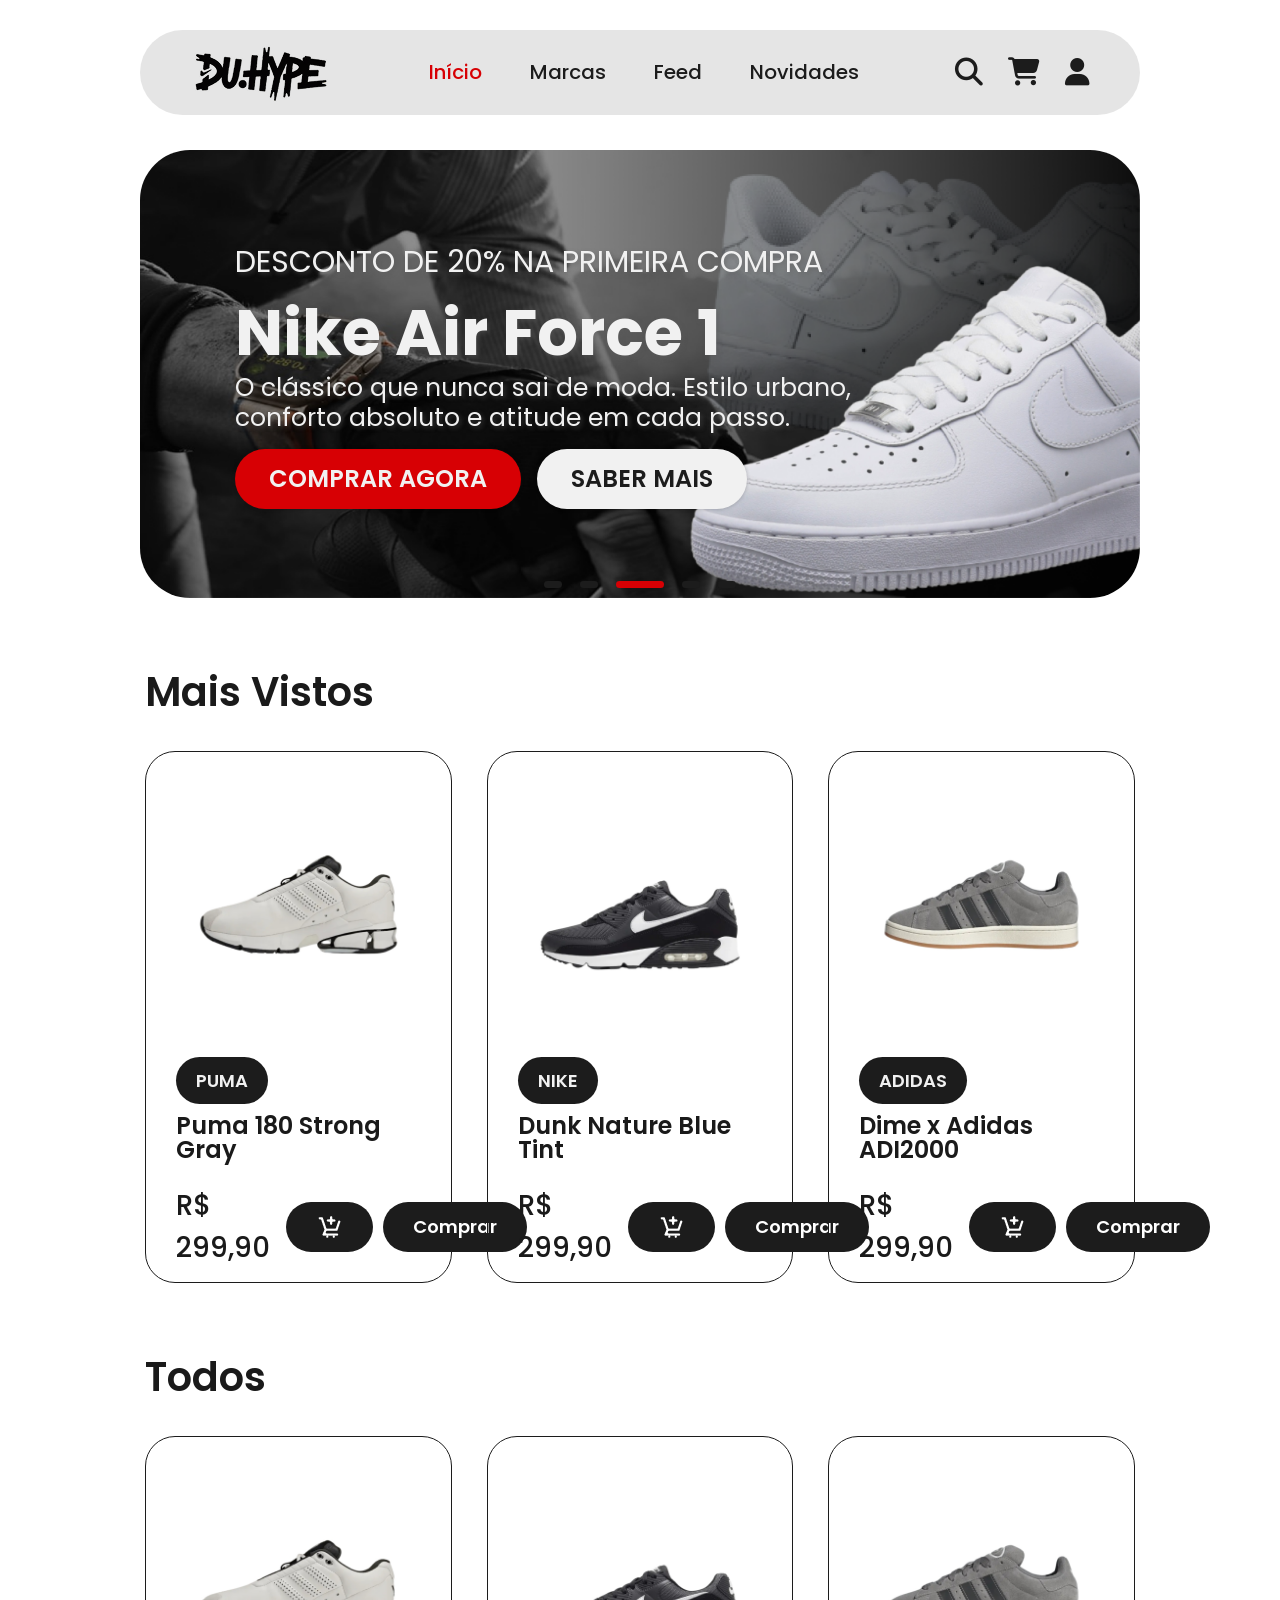
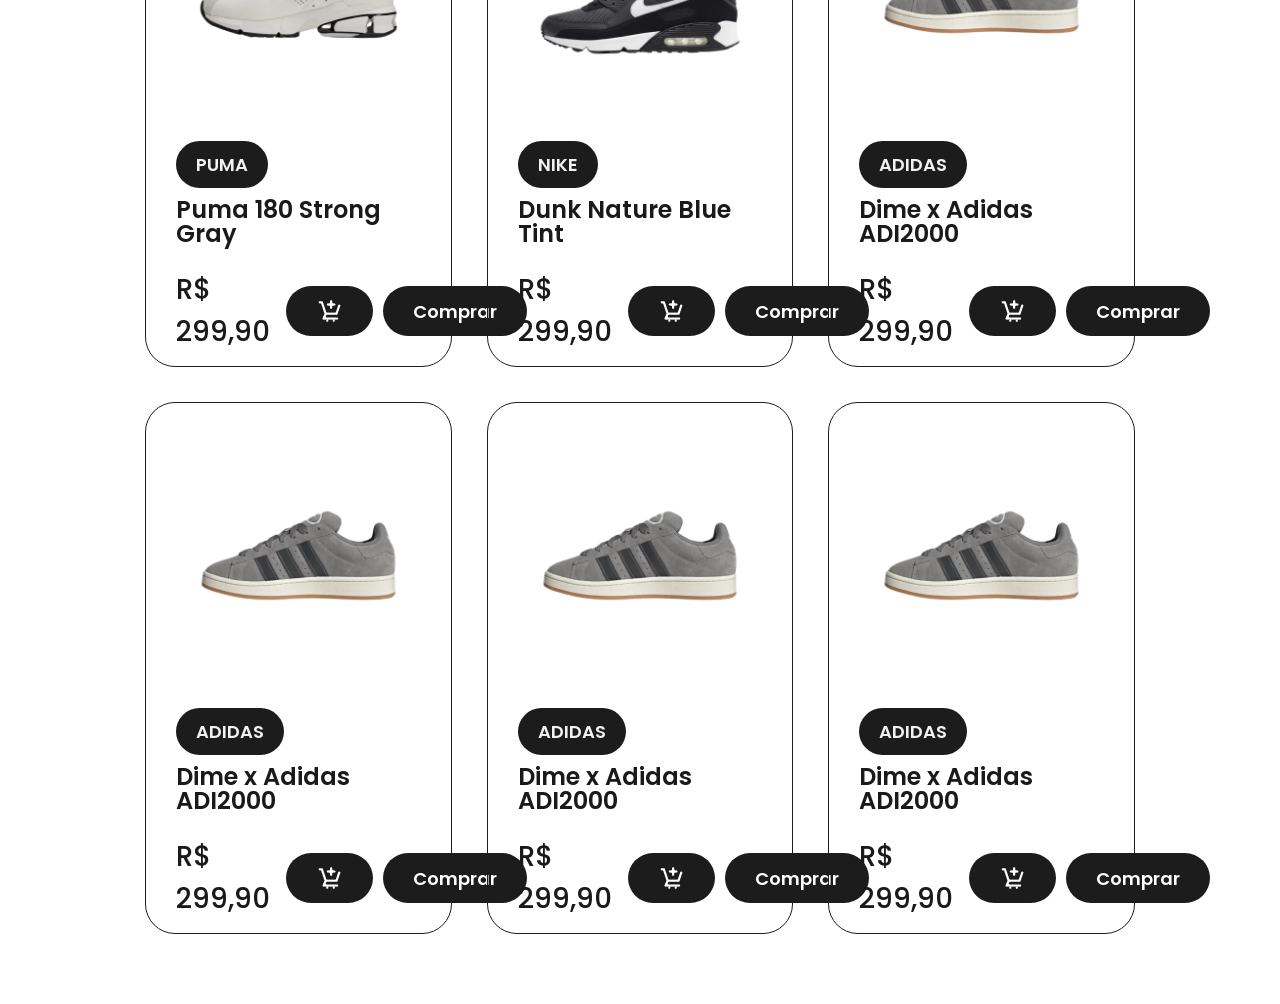
==== DU.Hype/index.html @ f7d0f723 "HomeFinalized" ====
<!DOCTYPE html>
<html lang="pt-br">

<head>
    <meta charset="UTF-8">
    <meta name="viewport" content="width=device-width, initial-scale=1.0">
    <title>DU.HYPE</title>

    <link rel="stylesheet" href="https://stackpath.bootstrapcdn.com/bootstrap/4.5.2/css/bootstrap.min.css">

    <link rel="preconnect" href="https://fonts.googleapis.com">
    <link rel="preconnect" href="https://fonts.gstatic.com" crossorigin>
    <link href="https://fonts.googleapis.com/css2?family=Poppins:wght@400;500;600;700&display=swap" rel="stylesheet">
    <link rel="stylesheet" href="https://cdnjs.cloudflare.com/ajax/libs/font-awesome/6.5.1/css/all.min.css">

    <link rel="stylesheet" href="src/assets/styles/styles.css">
</head>

<body>
    <!--Navbar - Css começa na linha 16 e termina na linha 78-->
    <header class="main-header">
        <div class="header-container">
            <a href="home.html" class="logo">
                <img src="src/assets/Images/LogoDu.Hype.png" alt="Logo DUHYPE">
            </a>
            <nav class="main-nav">
                <ul>
                    <li><a href="index.html" class="active">Início</a></li>
                    <li><a href="src/pages/marcas/index.html">Marcas</a></li>
                    <li><a href="src/pages/feed/index.html">Feed</a></li>
                    <li><a href="src/pages/novidades/index.html">Novidades</a></li>
                </ul>
            </nav>
            <div class="header-icons">
                <a href="#" aria-label="Pesquisar"><i class="fas fa-search"></i></a>
                <a href="src/pages/carrinho/index.html" aria-label="Carrinho"><i class="fas fa-shopping-cart"></i></a>
                <a href="src/pages/account/index.html" aria-label="Perfil do usuário"><i class="fas fa-user"></i></a>
            </div>
        </div>
    </header>

    <main>
        <section class="hero-section">

            <div id="heroCarousel" class="carousel slide" data-ride="carousel" data-interval="3000">
                <div class="carousel-inner">
                    <div class="carousel-item active">
                        <img class="d-block w-100" src="src/assets/Images/Carrossel AirForce.png" alt="Primeiro Slide">
                    </div>
                    <div class="carousel-item">
                        <img class="d-block w-100" src="src/assets/Images/carrossel1.png" alt="Segundo Slide">
                    </div>
                    <div class="carousel-item">
                        <img class="d-block w-100" src="src/assets/Images/carrossel3.png" alt="Terceiro Slide">
                    </div>
                </div>
            </div>

            <div class="hero-content">
                <p class="hero-subtitle">DESCONTO DE 20% NA PRIMEIRA COMPRA</p>
                <h2 class="hero-title">Nike Air Force 1</h2>
                <p class="hero-description">
                    O clássico que nunca sai de moda. Estilo urbano, conforto absoluto e atitude em cada passo.
                </p>
                <div class="hero-buttons">
                    <button class="btn btn-primary">Comprar agora</button>
                    <button class="btn btn-secondary">Saber mais</button>
                </div>
            </div>

            <div class="carousel-indicators-custom">
                <div class="indicator-dot"></div>
                <div class="indicator-dot"></div>
                <div class="indicator-dot active"></div>
                <div class="indicator-dot"></div>
                <div class="indicator-dot"></div>
            </div>
        </section>

        <section class="product-showcase">
            <h2 class="section-title">Mais Vistos</h2>
            <div class="product-grid">
                <div class="product-card">
                    <div class="product-image-container">
                        <img src="src/assets/Images/A3-0.jpg" alt="Puma 180 Strong Gray">
                    </div>
                    <p class="product-brand">PUMA</p>
                    <h3 class="product-name">Puma 180 Strong Gray</h3>
                    <div class="product-footer">
                        <span class="product-price">R$ 299,90</span>
                        <div class="product-actions">
                            <button class="cart-btn"><img src="src/assets/Images/CartCard.png" alt="Cart"></button>
                            <button class="buy-btn">Comprar</button>
                        </div>
                    </div>
                </div>
                <div class="product-card">
                    <div class="product-image-container">
                        <img src="src/assets/Images/air max 90 - 2.jpg" alt="Nike Dunk Nature Blue Tint">
                    </div>
                    <p class="product-brand">NIKE</p>
                    <h3 class="product-name">Dunk Nature Blue Tint</h3>
                    <div class="product-footer">
                        <span class="product-price">R$ 299,90</span>
                        <div class="product-actions">
                            <button class="cart-btn"><img src="src/assets/Images/CartCard.png" alt="Cart"></button>
                            <button class="buy-btn">Comprar</button>
                        </div>
                    </div>
                </div>
                <div class="product-card">
                    <div class="product-image-container">
                        <img src="src/assets/Images/campus-0.jpg" alt="Dime x Adidas ADI2000">
                    </div>
                    <p class="product-brand">ADIDAS</p>
                    <h3 class="product-name">Dime x Adidas ADI2000</h3>
                    <div class="product-footer">
                        <span class="product-price">R$ 299,90</span>
                        <div class="product-actions">
                            <button class="cart-btn"><img src="src/assets/Images/CartCard.png" alt="Cart"></button>
                            <button class="buy-btn">Comprar</button>
                        </div>
                    </div>
                </div>
            </div>
        </section>

        <section class="product-showcase">
            <h2 class="section-title">Todos</h2>
            <div class="product-grid">
                <div class="product-card">
                    <div class="product-image-container">
                        <img src="src/assets/Images/A3-0.jpg" alt="Puma 180 Strong Gray">
                    </div>
                    <p class="product-brand">PUMA</p>
                    <h3 class="product-name">Puma 180 Strong Gray</h3>
                    <div class="product-footer">
                        <span class="product-price">R$ 299,90</span>
                        <div class="product-actions">
                            <button class="cart-btn"><img src="src/assets/Images/CartCard.png" alt="Cart"></button>
                            <button class="buy-btn">Comprar</button>
                        </div>
                    </div>
                </div>
                <div class="product-card">
                    <div class="product-image-container">
                        <img src="src/assets/Images/air max 90 - 2.jpg" alt="Nike Dunk Nature Blue Tint">
                    </div>
                    <p class="product-brand">NIKE</p>
                    <h3 class="product-name">Dunk Nature Blue Tint</h3>
                    <div class="product-footer">
                        <span class="product-price">R$ 299,90</span>
                        <div class="product-actions">
                            <button class="cart-btn"><img src="src/assets/Images/CartCard.png" alt="Cart"></button>
                            <button class="buy-btn">Comprar</button>
                        </div>
                    </div>
                </div>
                <div class="product-card">
                    <div class="product-image-container">
                        <img src="src/assets/Images/campus-0.jpg" alt="Dime x Adidas ADI2000">
                    </div>
                    <p class="product-brand">ADIDAS</p>
                    <h3 class="product-name">Dime x Adidas ADI2000</h3>
                    <div class="product-footer">
                        <span class="product-price">R$ 299,90</span>
                        <div class="product-actions">
                            <button class="cart-btn"><img src="src/assets/Images/CartCard.png" alt="Cart"></button>
                            <button class="buy-btn">Comprar</button>
                        </div>
                    </div>
                </div>
                <div class="product-card">
                    <div class="product-image-container">
                        <img src="src/assets/Images/campus-0.jpg" alt="Dime x Adidas ADI2000">
                    </div>
                    <p class="product-brand">ADIDAS</p>
                    <h3 class="product-name">Dime x Adidas ADI2000</h3>
                    <div class="product-footer">
                        <span class="product-price">R$ 299,90</span>
                        <div class="product-actions">
                            <button class="cart-btn"><img src="src/assets/Images/CartCard.png" alt="Cart"></button>
                            <button class="buy-btn">Comprar</button>
                        </div>
                    </div>
                </div>
                <div class="product-card">
                    <div class="product-image-container">
                        <img src="src/assets/Images/campus-0.jpg" alt="Dime x Adidas ADI2000">
                    </div>
                    <p class="product-brand">ADIDAS</p>
                    <h3 class="product-name">Dime x Adidas ADI2000</h3>
                    <div class="product-footer">
                        <span class="product-price">R$ 299,90</span>
                        <div class="product-actions">
                            <button class="cart-btn"><img src="src/assets/Images/CartCard.png" alt="Cart"></button>
                            <button class="buy-btn">Comprar</button>
                        </div>
                    </div>
                </div>
                <div class="product-card">
                    <div class="product-image-container">
                        <img src="src/assets/Images/campus-0.jpg" alt="Dime x Adidas ADI2000">
                    </div>
                    <p class="product-brand">ADIDAS</p>
                    <h3 class="product-name">Dime x Adidas ADI2000</h3>
                    <div class="product-footer">
                        <span class="product-price">R$ 299,90</span>
                        <div class="product-actions">
                            <button class="cart-btn"><img src="src/assets/Images/CartCard.png" alt="Cart"></button>
                            <button class="buy-btn">Comprar</button>
                        </div>
                    </div>
                </div>
            </div>
        </section>
    </main>

    <script src="https://code.jquery.com/jquery-3.5.1.slim.min.js"></script>
    <script src="https://cdn.jsdelivr.net/npm/@popperjs/core@2.9.2/dist/umd/popper.min.js"></script>
    <script src="https://stackpath.bootstrapcdn.com/bootstrap/4.5.2/js/bootstrap.min.js"></script>
</body>

</html>
---- DU.Hype/src/assets/styles/styles.css ----
* {
    margin: 0;
    padding: 0;
    box-sizing: border-box;
}

body {
    font-family: 'Poppins', sans-serif;
    background-color: #ffffff;
    color: #1a1a1a;
}

/* -------------------------
   HEADER
------------------------- */
.main-header {
    position: fixed;
    top: 30px;
    left: 140px;
    right: 140px;
    max-width: 1920px;
    margin: 0 auto;
    z-index: 1000;
    height: 85px;
    padding-left: 50px;
    padding-right: 50px;
    background-color: rgba(168, 168, 168, 0.3);
    border-radius: 100px;
    backdrop-filter: blur(5px);
    -webkit-backdrop-filter: blur(5px);
}

.header-container {
    display: flex;
    justify-content: space-between;
    align-items: center;
    height: 100%;
    width: 100%;
}

.logo img {
    height: 63px;
    width: auto;
}

.main-nav ul {
    display: flex;
    gap: 48px;
    list-style: none;
    padding-top: 15px;
}

.main-nav a {
    font-size: 20px;
    font-weight: 500;
    color: #1C1C1C;
    text-decoration: none;
    transition: color 0.3s ease;
}

.main-nav a.active,
.main-nav a:hover {
    color: #D70004;
}

.header-icons {
    display: flex;
    gap: 25px;
}

.header-icons a {
    font-size: 28px;
    color: #1C1C1C;
    transition: color 0.3s ease;
}

.header-icons a:hover {
    color: #D70004;
}

/* -------------------------
   CONTEÚDO PRINCIPAL
------------------------- */
main {
    padding-top: 120px;
    /* Adiciona espaço para o header não cobrir o conteúdo inicial */
}

/* -------------------------
   SEÇÃO HERO (BANNER)
------------------------- */
.hero-section {
    margin: 30px 140px;
    border-radius: 50px;
    position: relative;
    height: 35vw;
    display: flex;
    align-items: center;
    padding: 0 95px;
    color: #F1F1F1;
    overflow: hidden;
}

.hero-section .carousel {
    position: absolute;
    top: 0;
    left: 0;
    width: 100%;
    height: 100%;
    z-index: 1;
    /* Camada de trás */
}

.hero-section .carousel-inner,
.hero-section .carousel-item {
    height: 100%;
}

.hero-section .carousel-item img {
    height: 100%;
    width: 100%;
    object-fit: cover;
}

.hero-content {
    position: relative;
    z-index: 3;
    max-width: 790px;
    text-shadow: 2px 2px 4px rgba(90, 90, 90, 0.5);
}

.hero-subtitle {
    font-size: 30px;
    font-weight: 400;
    letter-spacing: 10%;
}

.hero-title {
    font-size: 64px;
    font-weight: 700;
    line-height: 1;
    margin-top: 12px;
}

.hero-description {
    font-size: 25px;
    line-height: 30px;
    max-width: 700px;
}

.hero-buttons {
    display: flex;
    gap: 16px;
}

/* Botões gerais */
.btn {
    padding: 10px 32px;
    border-radius: 40px;
    font-weight: 600;
    font-size: 24px;
    text-transform: uppercase;
    transition: all 0.3s ease;
    border: 2px solid transparent;
    cursor: pointer;
    box-shadow: #1c1c1c1f 0px 0px 4px, #1c1c1c1f 0px 0px 4px;
}

/* Efeito ao clicar (diminuir) */
.btn:active {
    transform: scale(0.95);
    /* Efeito de pressionar */
}

/* Botão primário */
.btn-primary {
    background-color: #D70004;
    color: #f1f1f1;
}

.btn-primary:hover {
    background-color: #F1F1F1;
    color: #1C1C1C;
    border-color: transparent;
}

/* Botão secundário */
.btn-secondary {
    background-color: #F1F1F1;
    color: #1C1C1C;
}

.btn-secondary:hover {
    background-color: transparent;
    color: #f1f1f1;
    border: 2px solid #f1f1f1;
}

/* Indicadores personalizados */
.carousel-indicators-custom {
    position: absolute;
    left: 50%;
    bottom: 10px;
    transform: translateX(-50%);
    margin: 0;
    width: auto;
    display: flex;
    gap: 18px;
    align-items: center;
    z-index: 3;
    /* Camada da frente */
}

.indicator-dot {
    height: 7px;
    width: 18px;
    background-color: #1c1c1c;
    border-radius: 23px;
    transition: all 0.3s ease;
}

.indicator-dot.active {
    width: 48px;
    background-color: #D70004;
}

/* -------------------------
   SEÇÃO DE PRODUTOS
------------------------- */
.product-showcase {
    max-width: 1920px;
    margin: 70px 95px;
    padding: 0 50px;
}

.section-title {
    font-size: 40px;
    font-weight: 600;
    margin-bottom: 35px;
    text-align: left;
}

/* Grid limitado a 3 colunas; cada coluna tem no mínimo 300px */
.product-grid {
    display: grid;
    grid-template-columns: repeat(3, minmax(300px, 1fr));
    gap: 35px;
}

/* Cards ocupam 100% da célula do grid (removendo fit-content que forçava tamanhos inconsistentes) */
.product-card {
    background-color: transparent;
    border: 1px solid #1c1c1c;
    border-radius: 30px;
    padding: 30px;
    display: flex;
    flex-direction: column;
    transition: transform 0.3s ease, box-shadow 0.3s ease;
    width: 100%;
}

/* Responsivo: 2 colunas em telas médias, 1 coluna em telas pequenas */
@media (max-width: 980px) {
    .product-grid {
        grid-template-columns: repeat(2, minmax(200px, 1fr));
    }
}

@media (max-width: 560px) {
    .product-grid {
        grid-template-columns: 1fr;
    }
}

.product-card:hover {
    transform: translateY(-5px);
    box-shadow: 0 2px 5px rgba(0, 0, 0, 0.566);
}

.product-image-container {
    margin-bottom: 30px;
}

.product-image-container img {
    width: 100%;
    height: auto;
    object-fit: contain;
}

.product-brand {
    font-size: 18px;
    color: #f1f1f1;
    max-width: fit-content;
    background-color: #1C1C1C;
    padding: 10px 20px;
    font-weight: 600;
    margin-bottom: 10px;
    border-radius: 100px;
    text-transform: uppercase;
}

.product-name {
    font-size: 24px;
    font-weight: 600;
    color: #1a1a1a;
    line-height: 1;
    margin-bottom: 20px;
}

.product-price {
    font-size: 28px;
    font-weight: 500;
    margin-bottom: 0;
}

.product-actions {
    display: flex;
    gap: 10px;
    align-items: center;
    height: 50px;
}

.product-footer {
    display: flex;
    justify-content: space-between;
    align-items: center;
    gap: 16px;
    height: 50px;
    margin-top: 20px;
}

/* Ajuste para ter altura idêntica entre cart e buy */
.cart-btn,
.buy-btn {
    border: none;
    border-radius: 100px;
    font-weight: 600;
    cursor: pointer;
    display: flex;
    align-items: center;
    justify-content: center;
    height: 50px;           /* mesma altura do container/product-actions */
    padding: 0 30px;        /* padding vertical zero já que a altura é fixa */
    color: #ffffff;
    font-size: 18px;        /* mesma fonte para aparência consistente */
    box-sizing: border-box;
}

.cart-btn {
    background-color: #1C1C1C;
    max-width: fit-content;
}

.buy-btn {
    background-color: #1C1C1C;
    max-width: fit-content;
    /* removido max-height e padding vertical diferente */
}

.cart-btn:hover,
.buy-btn:hover {
    background-color: #444444;
}
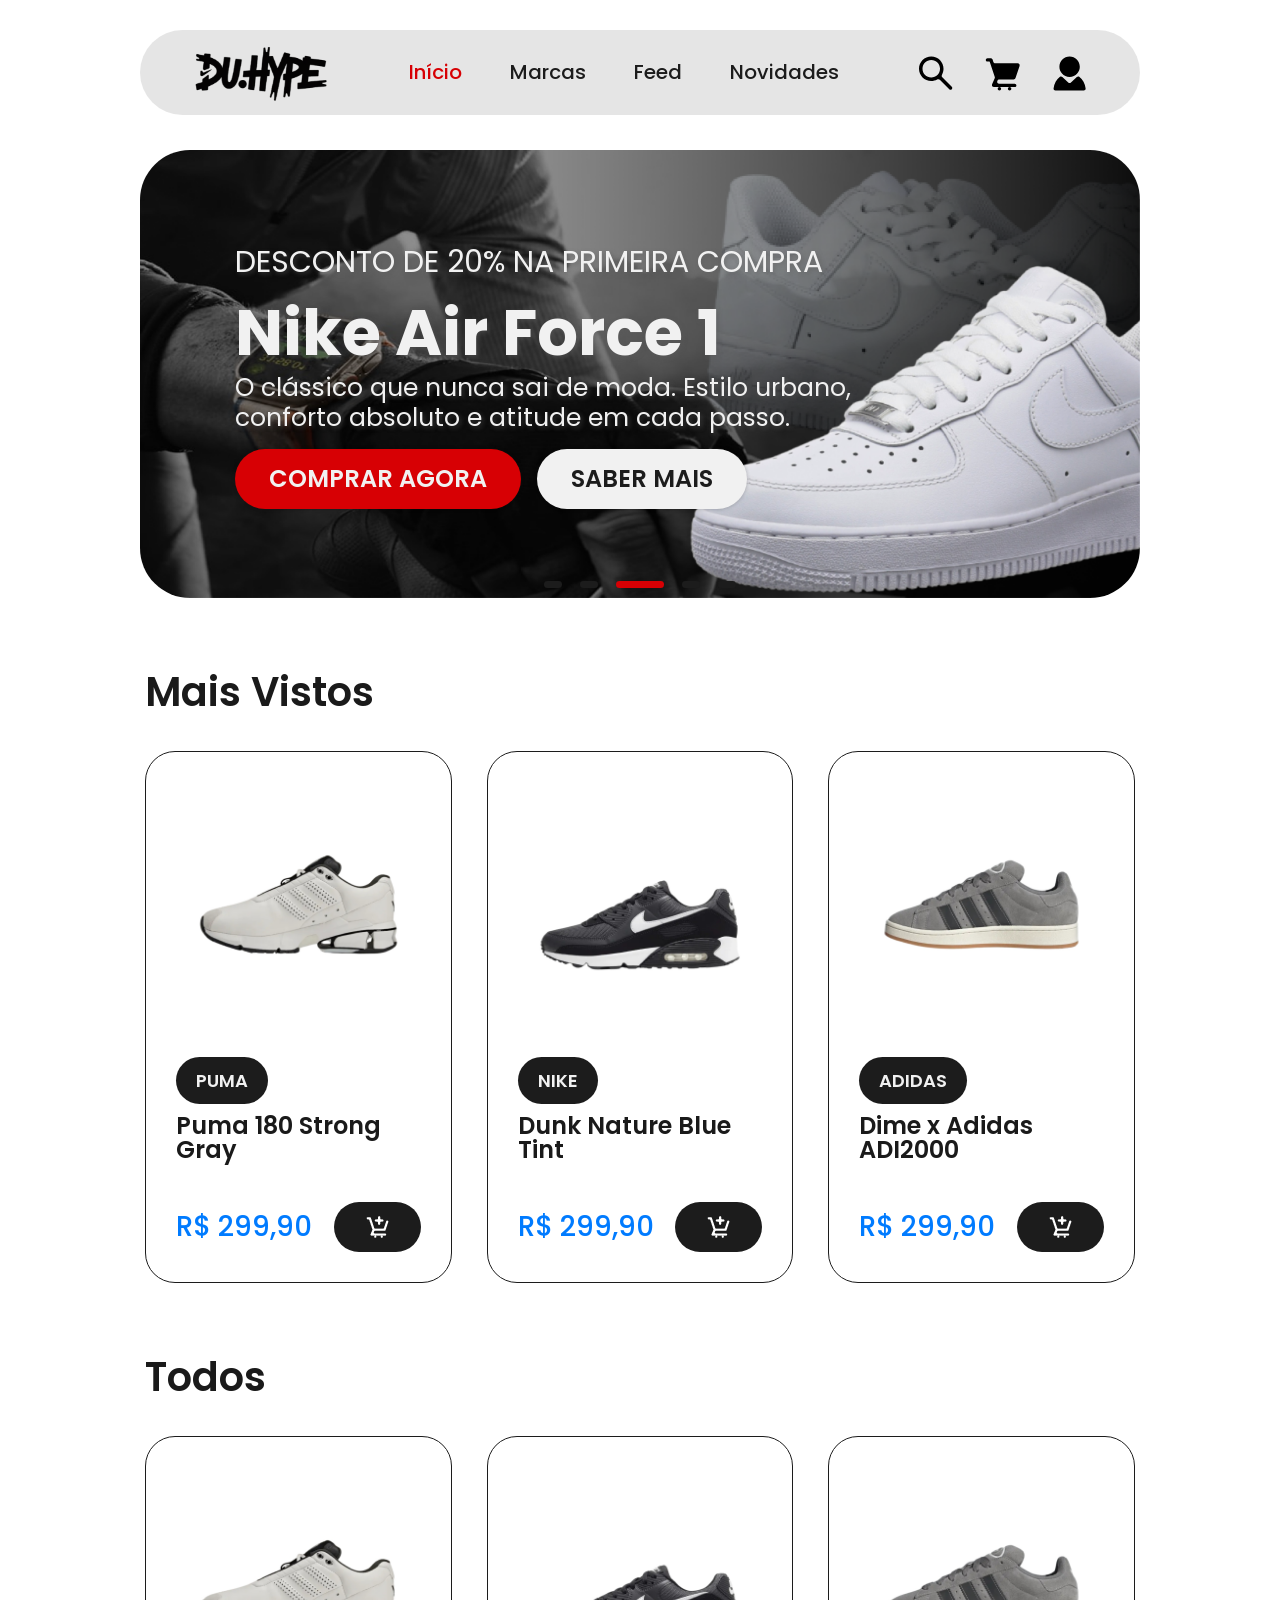
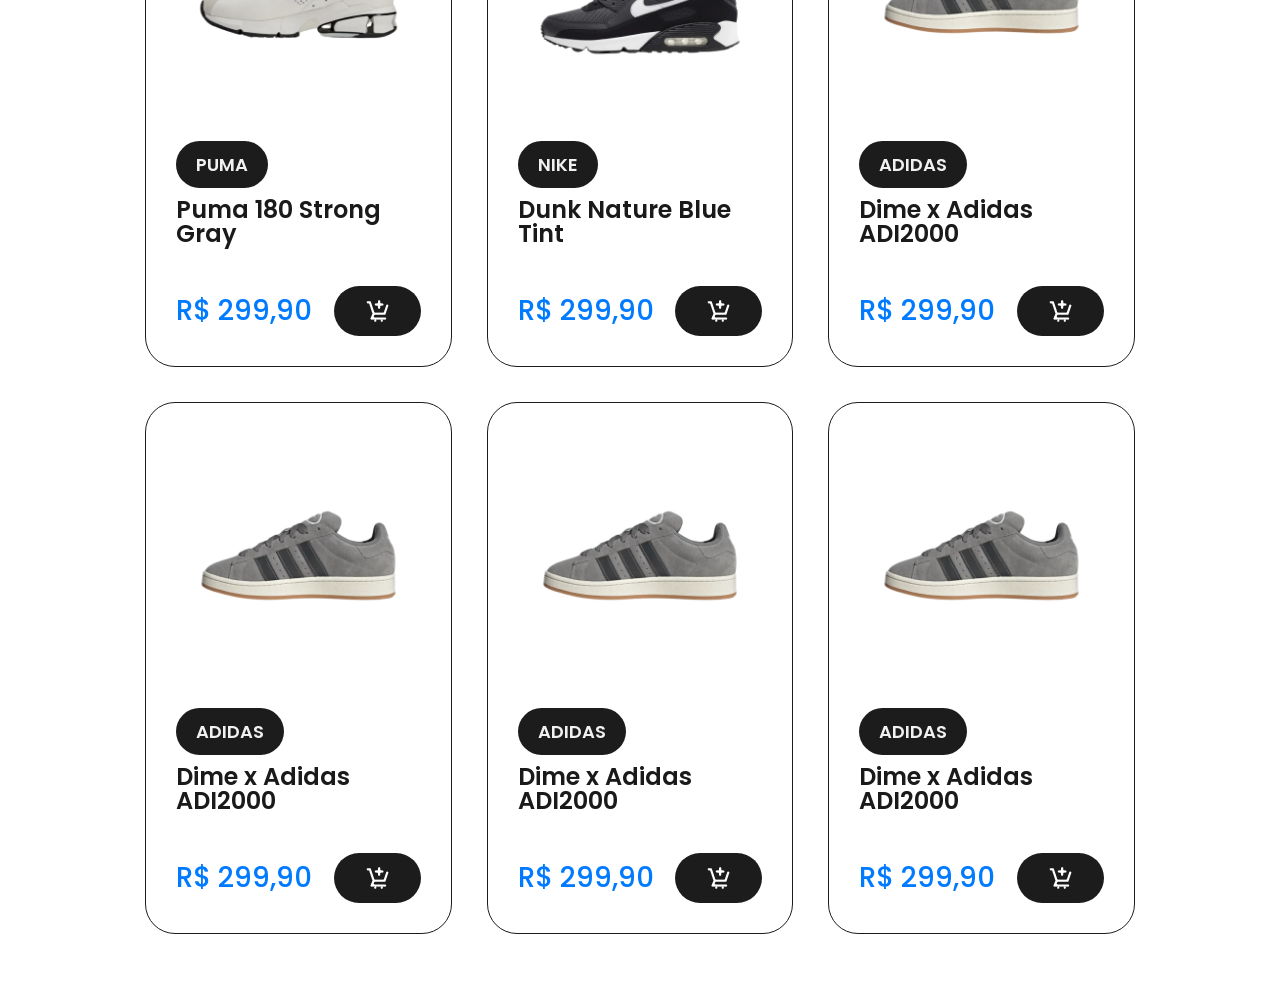
==== commit bcaef16c: "sla" ====
--- a/DU.Hype/index.html
+++ b/DU.Hype/index.html
@@ -21,7 +21,7 @@
     <header class="main-header">
         <div class="header-container">
             <a href="home.html" class="logo">
-                <img src="src/assets/Images/LogoDu.Hype.png" alt="Logo DUHYPE">
+                <img src="/DU.Hype/src/assets/Images/LogoDu.Hype.svg" alt="Logo DUHYPE">
             </a>
             <nav class="main-nav">
                 <ul>
@@ -32,9 +32,9 @@
                 </ul>
             </nav>
             <div class="header-icons">
-                <a href="#" aria-label="Pesquisar"><i class="fas fa-search"></i></a>
-                <a href="src/pages/carrinho/index.html" aria-label="Carrinho"><i class="fas fa-shopping-cart"></i></a>
-                <a href="src/pages/account/index.html" aria-label="Perfil do usuário"><i class="fas fa-user"></i></a>
+                <a href="#" aria-label="Pesquisar"><img src="/DU.Hype/src/assets/Images/Search.svg" alt=""></a>
+                <a href="src/pages/carrinho/index.html" aria-label="Carrinho"><img src="/DU.Hype/src/assets/Images/Cart.svg" alt=""></a>
+                <a href="src/pages/account/index.html" aria-label="Perfil do usuário"><img src="/DU.Hype/src/assets/Images/Account.svg" alt=""></a>
             </div>
         </div>
     </header>
@@ -80,138 +80,147 @@
         <section class="product-showcase">
             <h2 class="section-title">Mais Vistos</h2>
             <div class="product-grid">
-                <div class="product-card">
-                    <div class="product-image-container">
-                        <img src="src/assets/Images/A3-0.jpg" alt="Puma 180 Strong Gray">
-                    </div>
-                    <p class="product-brand">PUMA</p>
-                    <h3 class="product-name">Puma 180 Strong Gray</h3>
-                    <div class="product-footer">
-                        <span class="product-price">R$ 299,90</span>
-                        <div class="product-actions">
-                            <button class="cart-btn"><img src="src/assets/Images/CartCard.png" alt="Cart"></button>
-                            <button class="buy-btn">Comprar</button>
-                        </div>
-                    </div>
-                </div>
-                <div class="product-card">
-                    <div class="product-image-container">
-                        <img src="src/assets/Images/air max 90 - 2.jpg" alt="Nike Dunk Nature Blue Tint">
-                    </div>
-                    <p class="product-brand">NIKE</p>
-                    <h3 class="product-name">Dunk Nature Blue Tint</h3>
-                    <div class="product-footer">
-                        <span class="product-price">R$ 299,90</span>
-                        <div class="product-actions">
-                            <button class="cart-btn"><img src="src/assets/Images/CartCard.png" alt="Cart"></button>
-                            <button class="buy-btn">Comprar</button>
-                        </div>
-                    </div>
-                </div>
-                <div class="product-card">
-                    <div class="product-image-container">
-                        <img src="src/assets/Images/campus-0.jpg" alt="Dime x Adidas ADI2000">
-                    </div>
-                    <p class="product-brand">ADIDAS</p>
-                    <h3 class="product-name">Dime x Adidas ADI2000</h3>
-                    <div class="product-footer">
-                        <span class="product-price">R$ 299,90</span>
-                        <div class="product-actions">
-                            <button class="cart-btn"><img src="src/assets/Images/CartCard.png" alt="Cart"></button>
-                            <button class="buy-btn">Comprar</button>
-                        </div>
-                    </div>
-                </div>
+                <a href="src/pages/produto Individual/index.html" class="product-card-link">
+                    <div class="product-card">
+                        <div class="product-image-container">
+                            <img src="src/assets/Images/A3-0.jpg" alt="Puma 180 Strong Gray">
+                        </div>
+                        <p class="product-brand">PUMA</p>
+                        <h3 class="product-name">Puma 180 Strong Gray</h3>
+                        <div class="product-footer">
+                            <span class="product-price">R$ 299,90</span>
+                            <div class="product-actions">
+                                <button class="cart-btn"><img src="src/assets/Images/CartCard.png" alt="Cart"></button>
+                            </div>
+                        </div>
+                    </div>
+                </a>
+                <a href="src/pages/produto Individual/index.html" class="product-card-link">
+                    <div class="product-card">
+                        <div class="product-image-container">
+                            <img src="src/assets/Images/air max 90 - 2.jpg" alt="Nike Dunk Nature Blue Tint">
+                        </div>
+                        <p class="product-brand">NIKE</p>
+                        <h3 class="product-name">Dunk Nature Blue Tint</h3>
+                        <div class="product-footer">
+                            <span class="product-price">R$ 299,90</span>
+                            <div class="product-actions">
+                                <button class="cart-btn"><img src="src/assets/Images/CartCard.png" alt="Cart"></button>
+                            </div>
+                        </div>
+                    </div>
+                </a>
+                <a href="src/pages/produto Individual/index.html" class="product-card-link">
+                    <div class="product-card">
+                        <div class="product-image-container">
+                            <img src="src/assets/Images/campus-0.jpg" alt="Dime x Adidas ADI2000">
+                        </div>
+                        <p class="product-brand">ADIDAS</p>
+                        <h3 class="product-name">Dime x Adidas ADI2000</h3>
+                        <div class="product-footer">
+                            <span class="product-price">R$ 299,90</span>
+                            <div class="product-actions">
+                                <button class="cart-btn"><img src="src/assets/Images/CartCard.png" alt="Cart"></button>
+                            </div>
+                        </div>
+                    </div>
+                </a>
             </div>
         </section>
 
         <section class="product-showcase">
             <h2 class="section-title">Todos</h2>
             <div class="product-grid">
-                <div class="product-card">
-                    <div class="product-image-container">
-                        <img src="src/assets/Images/A3-0.jpg" alt="Puma 180 Strong Gray">
-                    </div>
-                    <p class="product-brand">PUMA</p>
-                    <h3 class="product-name">Puma 180 Strong Gray</h3>
-                    <div class="product-footer">
-                        <span class="product-price">R$ 299,90</span>
-                        <div class="product-actions">
-                            <button class="cart-btn"><img src="src/assets/Images/CartCard.png" alt="Cart"></button>
-                            <button class="buy-btn">Comprar</button>
-                        </div>
-                    </div>
-                </div>
-                <div class="product-card">
-                    <div class="product-image-container">
-                        <img src="src/assets/Images/air max 90 - 2.jpg" alt="Nike Dunk Nature Blue Tint">
-                    </div>
-                    <p class="product-brand">NIKE</p>
-                    <h3 class="product-name">Dunk Nature Blue Tint</h3>
-                    <div class="product-footer">
-                        <span class="product-price">R$ 299,90</span>
-                        <div class="product-actions">
-                            <button class="cart-btn"><img src="src/assets/Images/CartCard.png" alt="Cart"></button>
-                            <button class="buy-btn">Comprar</button>
-                        </div>
-                    </div>
-                </div>
-                <div class="product-card">
-                    <div class="product-image-container">
-                        <img src="src/assets/Images/campus-0.jpg" alt="Dime x Adidas ADI2000">
-                    </div>
-                    <p class="product-brand">ADIDAS</p>
-                    <h3 class="product-name">Dime x Adidas ADI2000</h3>
-                    <div class="product-footer">
-                        <span class="product-price">R$ 299,90</span>
-                        <div class="product-actions">
-                            <button class="cart-btn"><img src="src/assets/Images/CartCard.png" alt="Cart"></button>
-                            <button class="buy-btn">Comprar</button>
-                        </div>
-                    </div>
-                </div>
-                <div class="product-card">
-                    <div class="product-image-container">
-                        <img src="src/assets/Images/campus-0.jpg" alt="Dime x Adidas ADI2000">
-                    </div>
-                    <p class="product-brand">ADIDAS</p>
-                    <h3 class="product-name">Dime x Adidas ADI2000</h3>
-                    <div class="product-footer">
-                        <span class="product-price">R$ 299,90</span>
-                        <div class="product-actions">
-                            <button class="cart-btn"><img src="src/assets/Images/CartCard.png" alt="Cart"></button>
-                            <button class="buy-btn">Comprar</button>
-                        </div>
-                    </div>
-                </div>
-                <div class="product-card">
-                    <div class="product-image-container">
-                        <img src="src/assets/Images/campus-0.jpg" alt="Dime x Adidas ADI2000">
-                    </div>
-                    <p class="product-brand">ADIDAS</p>
-                    <h3 class="product-name">Dime x Adidas ADI2000</h3>
-                    <div class="product-footer">
-                        <span class="product-price">R$ 299,90</span>
-                        <div class="product-actions">
-                            <button class="cart-btn"><img src="src/assets/Images/CartCard.png" alt="Cart"></button>
-                            <button class="buy-btn">Comprar</button>
-                        </div>
-                    </div>
-                </div>
-                <div class="product-card">
-                    <div class="product-image-container">
-                        <img src="src/assets/Images/campus-0.jpg" alt="Dime x Adidas ADI2000">
-                    </div>
-                    <p class="product-brand">ADIDAS</p>
-                    <h3 class="product-name">Dime x Adidas ADI2000</h3>
-                    <div class="product-footer">
-                        <span class="product-price">R$ 299,90</span>
-                        <div class="product-actions">
-                            <button class="cart-btn"><img src="src/assets/Images/CartCard.png" alt="Cart"></button>
-                            <button class="buy-btn">Comprar</button>
-                        </div>
-                    </div>
-                </div>
+                <a href="src/pages/produto Individual/index.html" class="product-card-link">
+                    <div class="product-card">
+                        <div class="product-image-container">
+                            <img src="src/assets/Images/A3-0.jpg" alt="Puma 180 Strong Gray">
+                        </div>
+                        <p class="product-brand">PUMA</p>
+                        <h3 class="product-name">Puma 180 Strong Gray</h3>
+                        <div class="product-footer">
+                            <span class="product-price">R$ 299,90</span>
+                            <div class="product-actions">
+                                <button class="cart-btn"><img src="src/assets/Images/CartCard.png" alt="Cart"></button>
+                            </div>
+                        </div>
+                    </div>
+                </a>
+                <a href="src/pages/produto Individual/index.html" class="product-card-link">
+                    <div class="product-card">
+                        <div class="product-image-container">
+                            <img src="src/assets/Images/air max 90 - 2.jpg" alt="Nike Dunk Nature Blue Tint">
+                        </div>
+                        <p class="product-brand">NIKE</p>
+                        <h3 class="product-name">Dunk Nature Blue Tint</h3>
+                        <div class="product-footer">
+                            <span class="product-price">R$ 299,90</span>
+                            <div class="product-actions">
+                                <button class="cart-btn"><img src="src/assets/Images/CartCard.png" alt="Cart"></button>
+                            </div>
+                        </div>
+                    </div>
+                </a>
+                <a href="src/pages/produto Individual/index.html" class="product-card-link">
+                    <div class="product-card">
+                        <div class="product-image-container">
+                            <img src="src/assets/Images/campus-0.jpg" alt="Dime x Adidas ADI2000">
+                        </div>
+                        <p class="product-brand">ADIDAS</p>
+                        <h3 class="product-name">Dime x Adidas ADI2000</h3>
+                        <div class="product-footer">
+                            <span class="product-price">R$ 299,90</span>
+                            <div class="product-actions">
+                                <button class="cart-btn"><img src="src/assets/Images/CartCard.png" alt="Cart"></button>
+                            </div>
+                        </div>
+                    </div>
+                </a>
+                <a href="src/pages/produto Individual/index.html" class="product-card-link">
+                    <div class="product-card">
+                        <div class="product-image-container">
+                            <img src="src/assets/Images/campus-0.jpg" alt="Dime x Adidas ADI2000">
+                        </div>
+                        <p class="product-brand">ADIDAS</p>
+                        <h3 class="product-name">Dime x Adidas ADI2000</h3>
+                        <div class="product-footer">
+                            <span class="product-price">R$ 299,90</span>
+                            <div class="product-actions">
+                                <button class="cart-btn"><img src="src/assets/Images/CartCard.png" alt="Cart"></button>
+                            </div>
+                        </div>
+                    </div>
+                </a>
+                <a href="src/pages/produto Individual/index.html" class="product-card-link">
+                    <div class="product-card">
+                        <div class="product-image-container">
+                            <img src="src/assets/Images/campus-0.jpg" alt="Dime x Adidas ADI2000">
+                        </div>
+                        <p class="product-brand">ADIDAS</p>
+                        <h3 class="product-name">Dime x Adidas ADI2000</h3>
+                        <div class="product-footer">
+                            <span class="product-price">R$ 299,90</span>
+                            <div class="product-actions">
+                                <button class="cart-btn"><img src="src/assets/Images/CartCard.png" alt="Cart"></button>
+                            </div>
+                        </div>
+                    </div>
+                </a>
+                <a href="src/pages/produto Individual/index.html" class="product-card-link">
+                    <div class="product-card">
+                        <div class="product-image-container">
+                            <img src="src/assets/Images/campus-0.jpg" alt="Dime x Adidas ADI2000">
+                        </div>
+                        <p class="product-brand">ADIDAS</p>
+                        <h3 class="product-name">Dime x Adidas ADI2000</h3>
+                        <div class="product-footer">
+                            <span class="product-price">R$ 299,90</span>
+                            <div class="product-actions">
+                                <button class="cart-btn"><img src="src/assets/Images/CartCard.png" alt="Cart"></button>
+                            </div>
+                        </div>
+                    </div>
+                </a>
             </div>
         </section>
     </main>
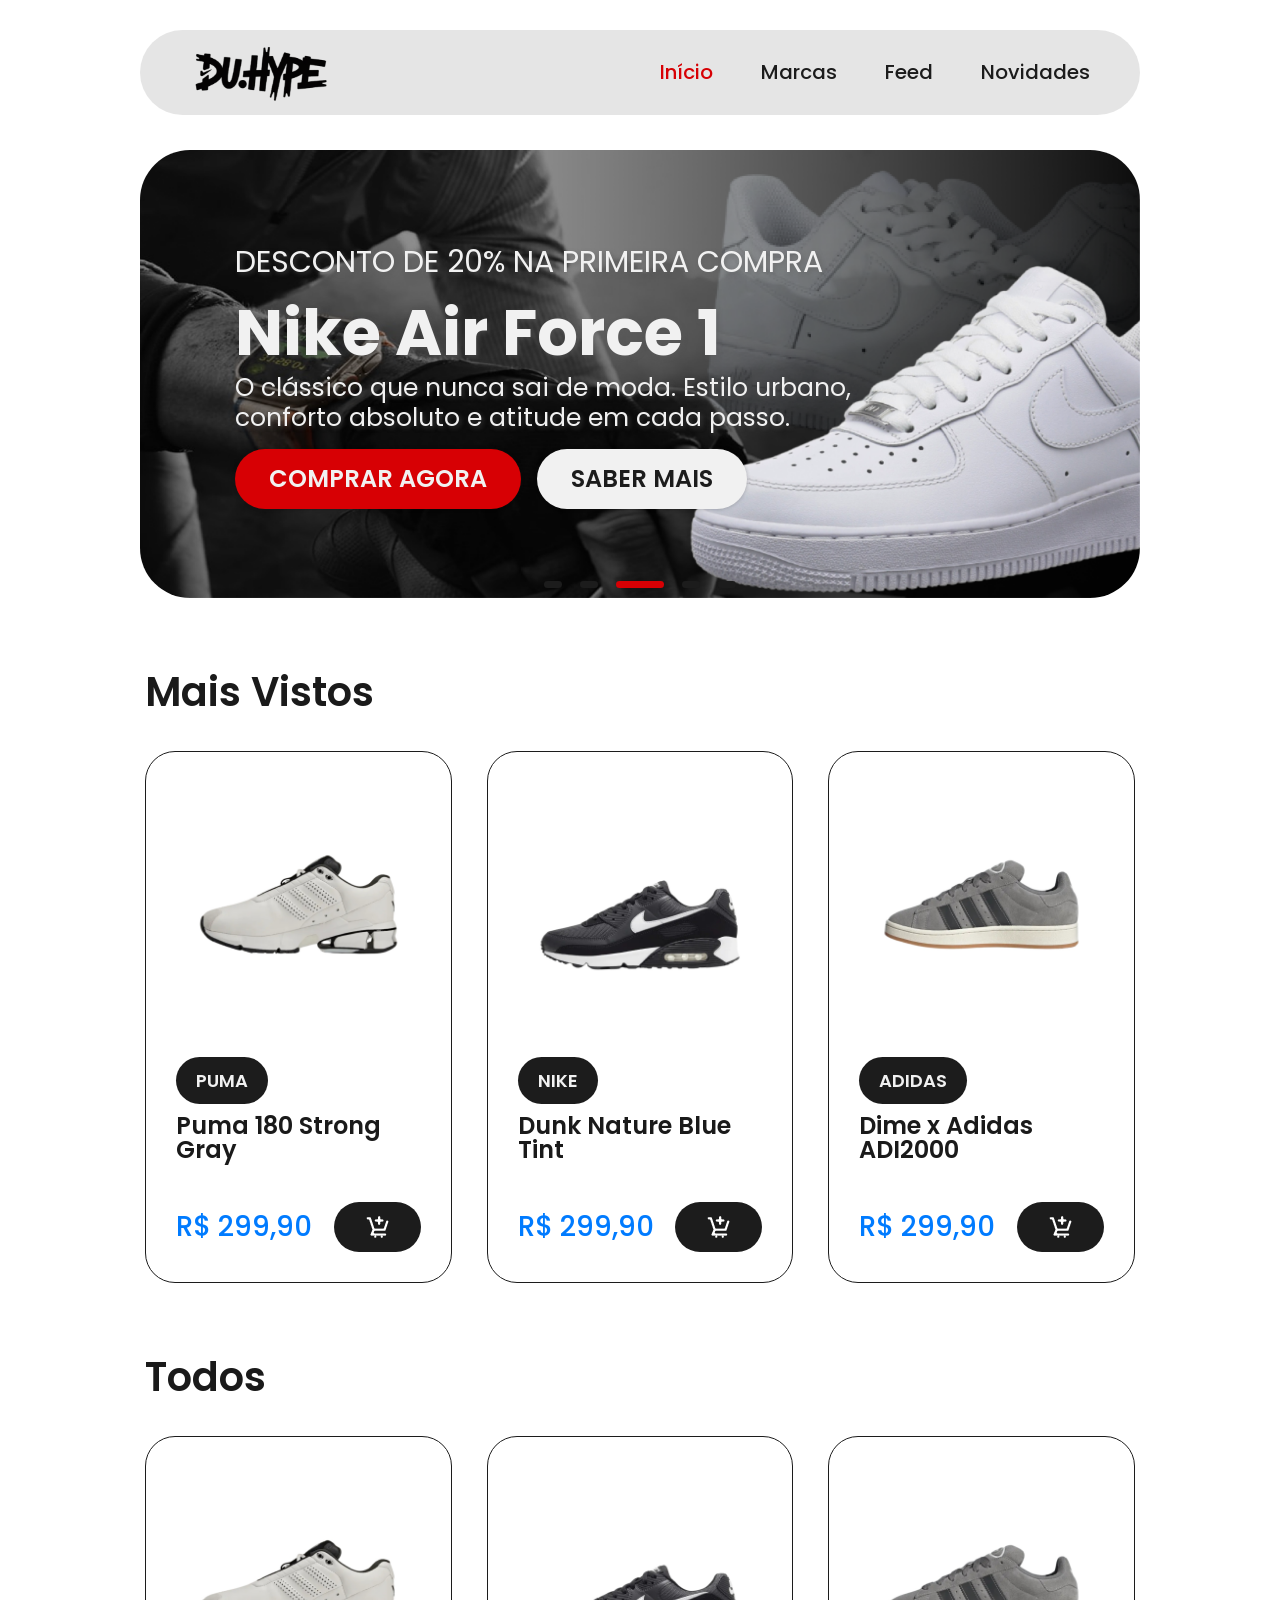
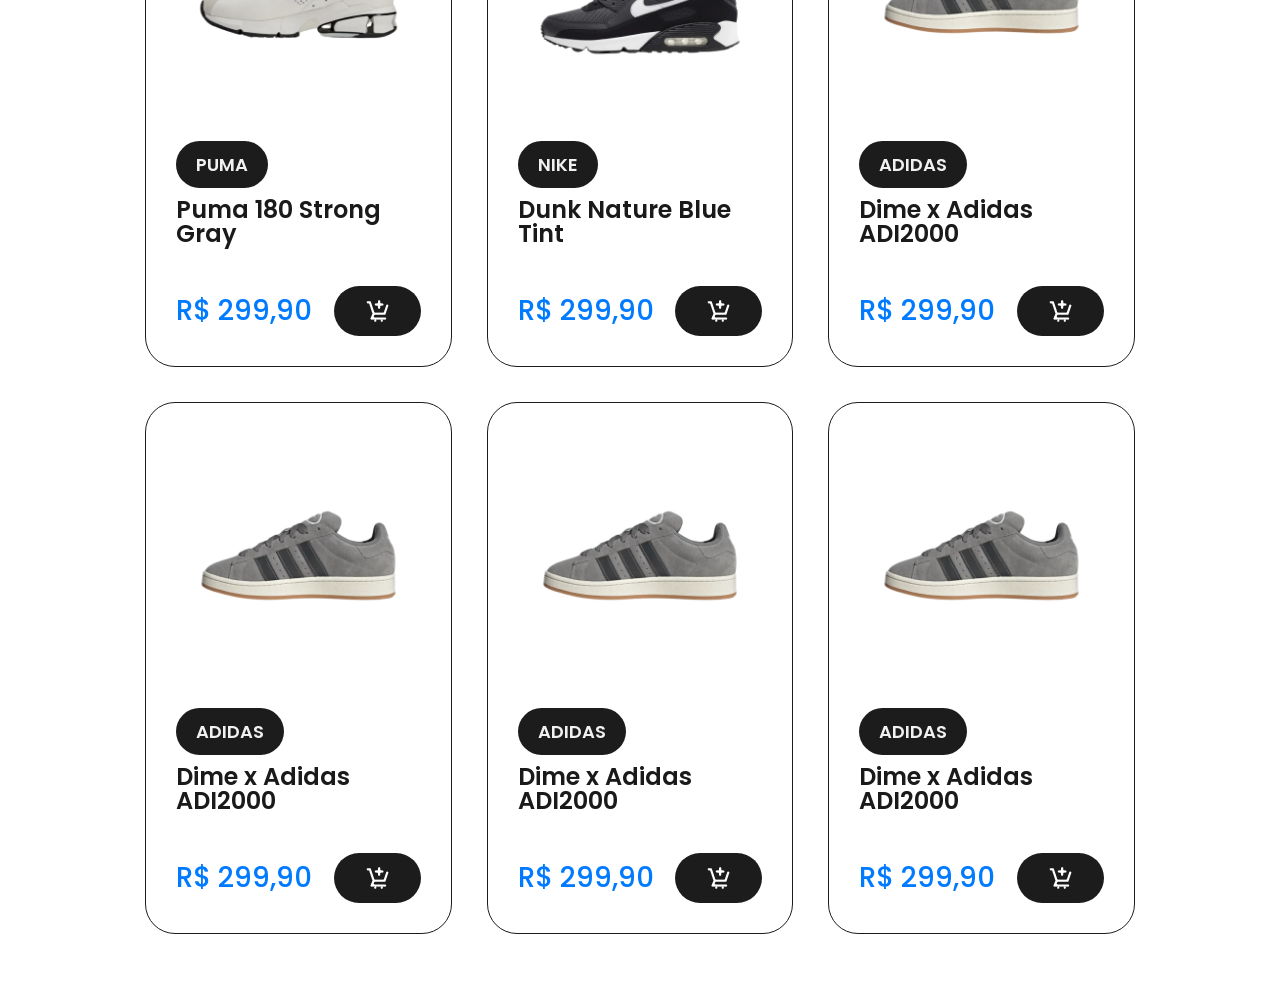
==== commit 6b34e743: "feat: Conclui a pagina de login com layout, curva e formulario" ====
--- a/DU.Hype/index.html
+++ b/DU.Hype/index.html
@@ -20,7 +20,7 @@
     <!--Navbar - Css começa na linha 16 e termina na linha 78-->
     <header class="main-header">
         <div class="header-container">
-            <a href="home.html" class="logo">
+            <a href="index.html" class="logo">
                 <img src="/DU.Hype/src/assets/Images/LogoDu.Hype.svg" alt="Logo DUHYPE">
             </a>
             <nav class="main-nav">
@@ -31,11 +31,7 @@
                     <li><a href="src/pages/novidades/index.html">Novidades</a></li>
                 </ul>
             </nav>
-            <div class="header-icons">
-                <a href="#" aria-label="Pesquisar"><img src="/DU.Hype/src/assets/Images/Search.svg" alt=""></a>
-                <a href="src/pages/carrinho/index.html" aria-label="Carrinho"><img src="/DU.Hype/src/assets/Images/Cart.svg" alt=""></a>
-                <a href="src/pages/account/index.html" aria-label="Perfil do usuário"><img src="/DU.Hype/src/assets/Images/Account.svg" alt=""></a>
-            </div>
+            
         </div>
     </header>
 
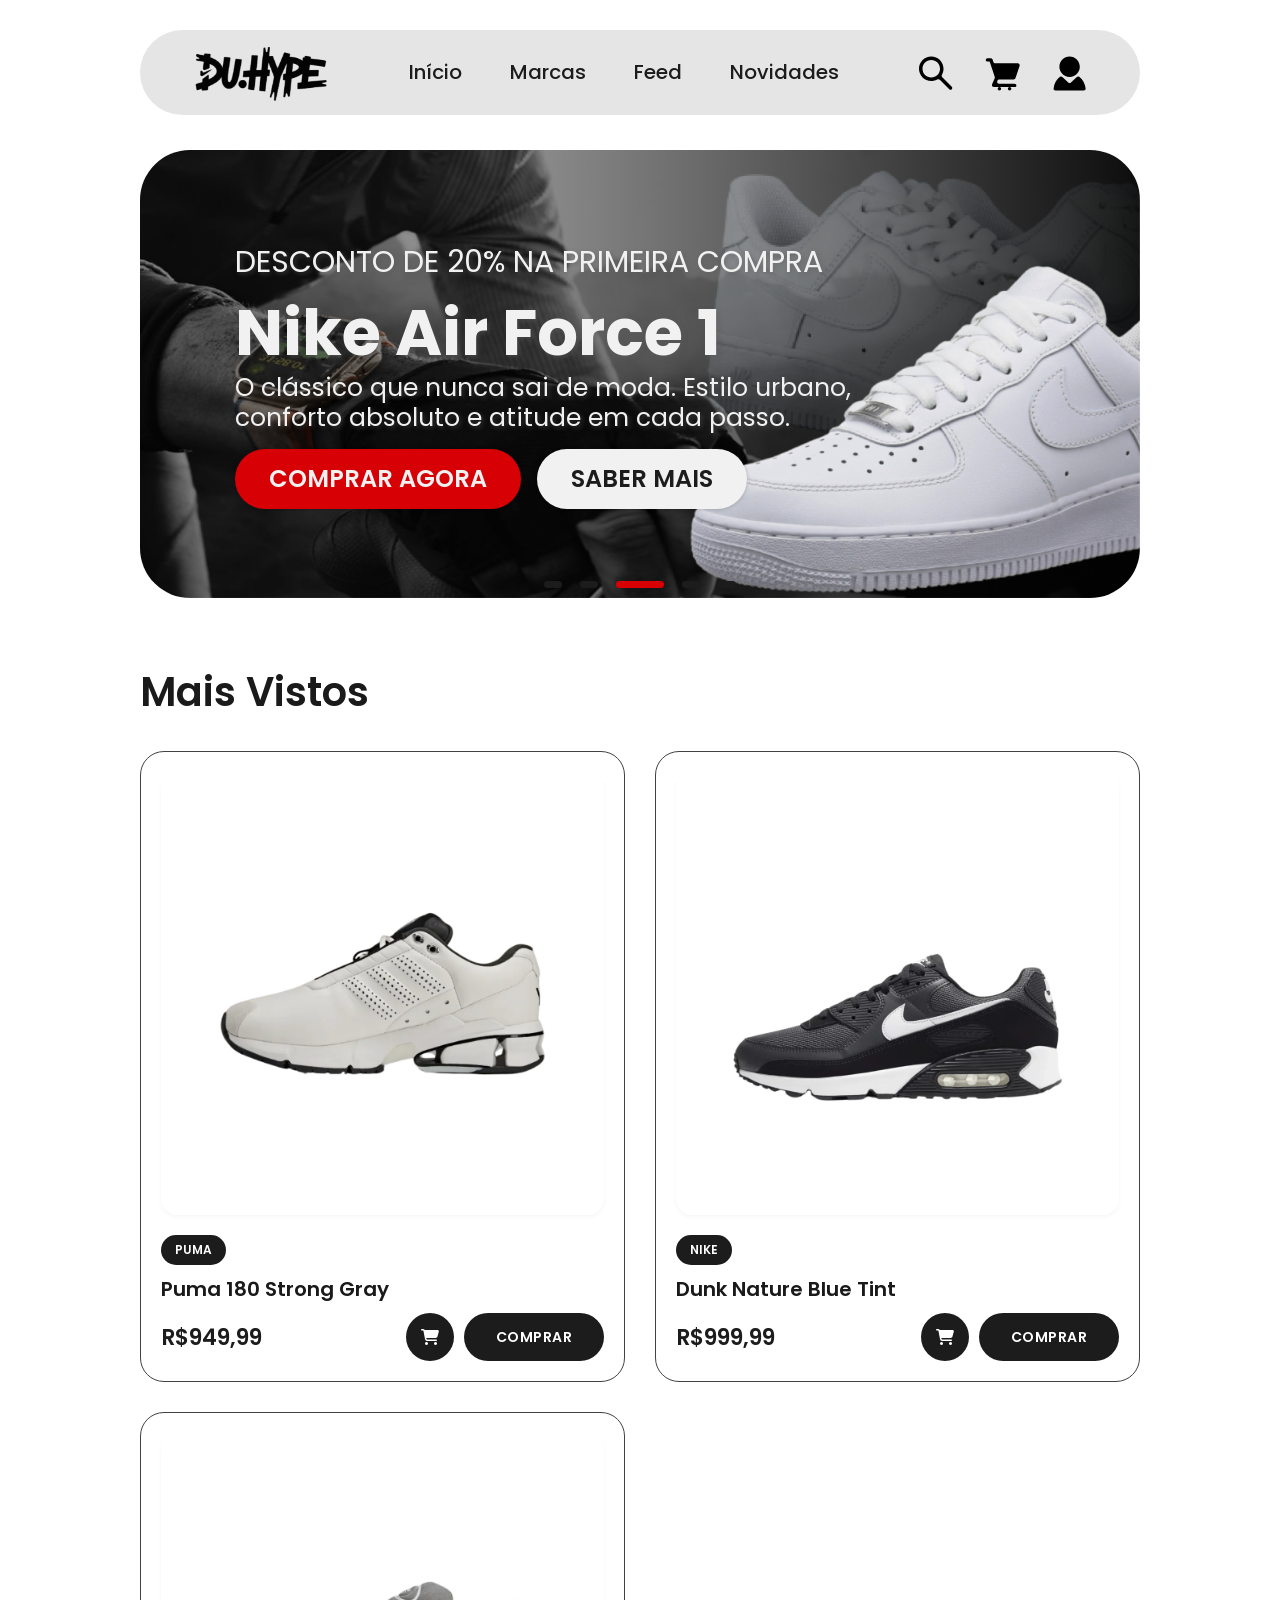
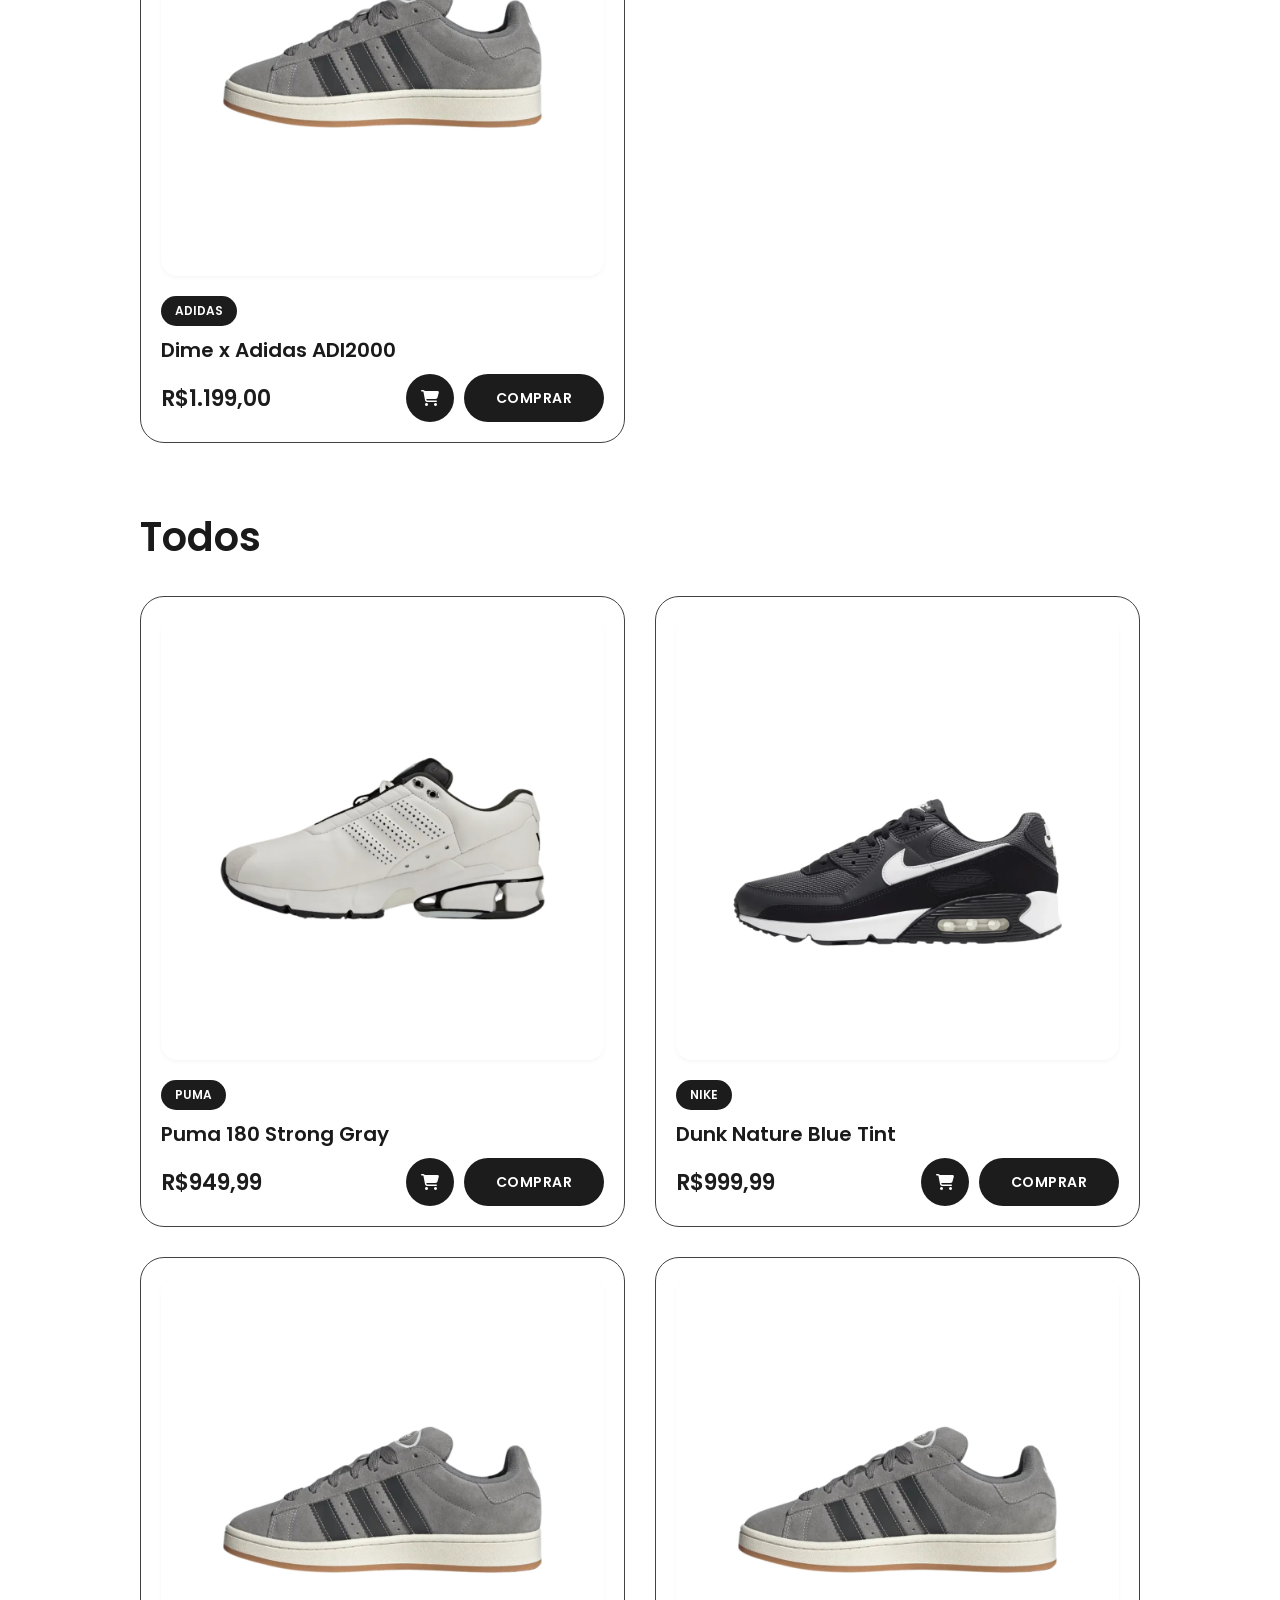
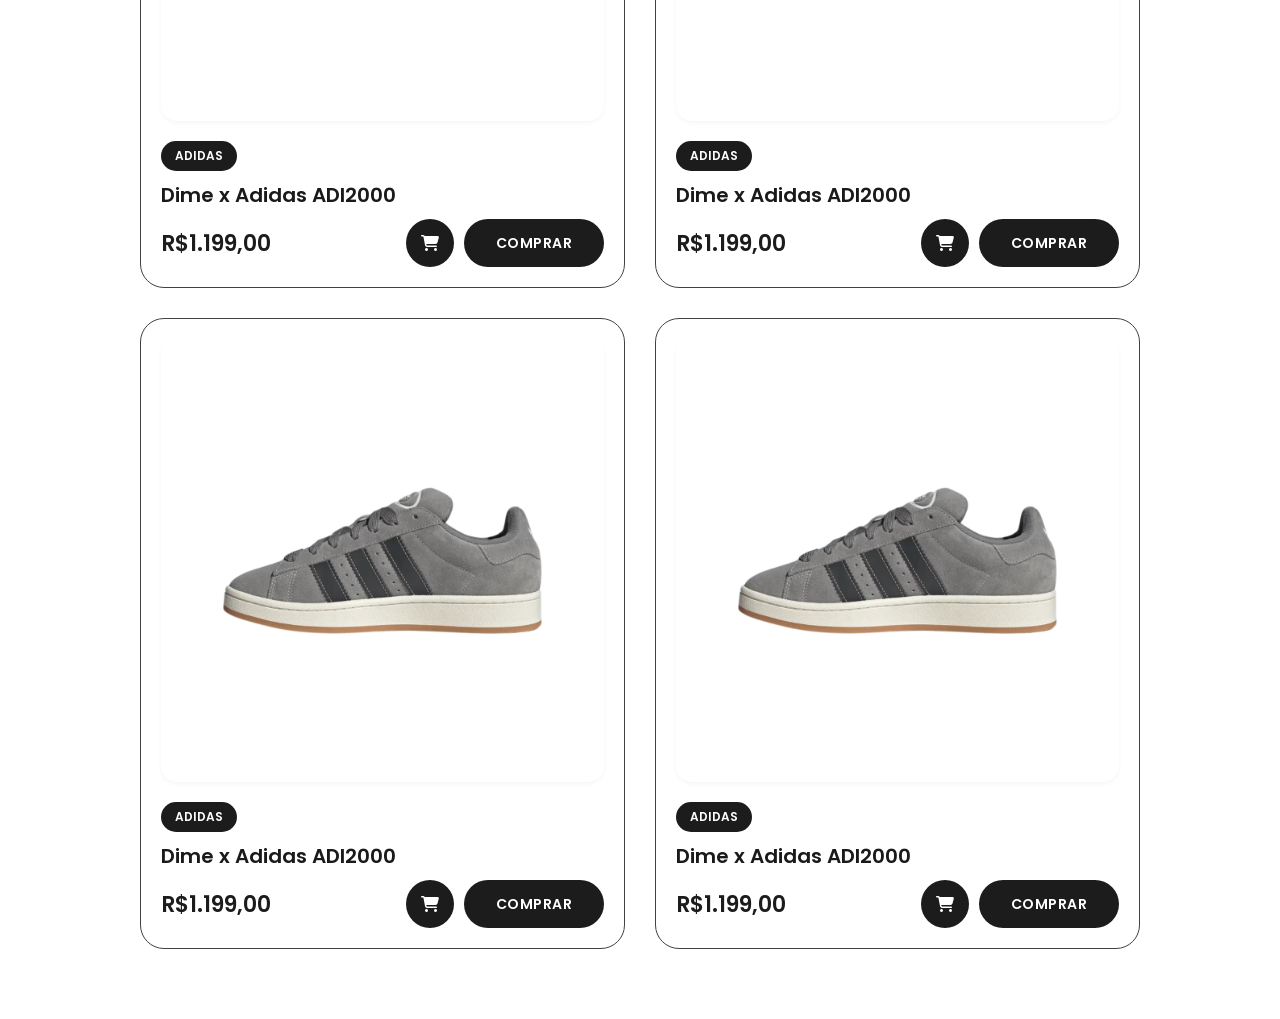
==== commit 8cd90375: "Atualizado" ====
--- a/DU.Hype/index.html
+++ b/DU.Hype/index.html
@@ -17,7 +17,6 @@
 </head>
 
 <body>
-    <!--Navbar - Css começa na linha 16 e termina na linha 78-->
     <header class="main-header">
         <div class="header-container">
             <a href="index.html" class="logo">
@@ -25,13 +24,19 @@
             </a>
             <nav class="main-nav">
                 <ul>
-                    <li><a href="index.html" class="active">Início</a></li>
-                    <li><a href="src/pages/marcas/index.html">Marcas</a></li>
-                    <li><a href="src/pages/feed/index.html">Feed</a></li>
-                    <li><a href="src/pages/novidades/index.html">Novidades</a></li>
+                    <li><a href="/DU.Hype/index.html">Início</a></li>
+                    <li><a href="/DU.Hype/src/pages/marcas/index.html">Marcas</a></li>
+                    <li><a href="/DU.Hype/src/pages/feed/index.html">Feed</a></li>
+                    <li><a href="/DU.Hype/src/pages/novidades/index.html">Novidades</a></li>
                 </ul>
             </nav>
-            
+            <div class="header-icons">
+                <a href="#" aria-label="Pesquisar"><img src="/DU.Hype/src/assets/Images/Search.svg" alt=""></a>
+                <a href="src/pages/carrinho/index.html" aria-label="Carrinho"><img
+                        src="/DU.Hype/src/assets/Images/Cart.svg" alt=""></a>
+                <a href="src/pages/account/index.html" aria-label="Perfil do usuário"><img
+                        src="/DU.Hype/src/assets/Images/Account.svg" alt=""></a>
+            </div>
         </div>
     </header>
 
@@ -81,12 +86,17 @@
                         <div class="product-image-container">
                             <img src="src/assets/Images/A3-0.jpg" alt="Puma 180 Strong Gray">
                         </div>
-                        <p class="product-brand">PUMA</p>
-                        <h3 class="product-name">Puma 180 Strong Gray</h3>
-                        <div class="product-footer">
-                            <span class="product-price">R$ 299,90</span>
-                            <div class="product-actions">
-                                <button class="cart-btn"><img src="src/assets/Images/CartCard.png" alt="Cart"></button>
+                        <div class="product-info">
+                            <span class="product-brand">PUMA</span>
+                            <h3 class="product-name">Puma 180 Strong Gray</h3>
+                            <div class="product-footer">
+                                <span class="product-price">R$949,99</span>
+                                <div class="product-actions">
+                                    <button class="action-btn cart-btn" aria-label="Adicionar ao carrinho">
+                                        <i class="fas fa-shopping-cart"></i>
+                                    </button>
+                                    <button class="action-btn buy-btn">COMPRAR</button>
+                                </div>
                             </div>
                         </div>
                     </div>
@@ -96,27 +106,37 @@
                         <div class="product-image-container">
                             <img src="src/assets/Images/air max 90 - 2.jpg" alt="Nike Dunk Nature Blue Tint">
                         </div>
-                        <p class="product-brand">NIKE</p>
-                        <h3 class="product-name">Dunk Nature Blue Tint</h3>
-                        <div class="product-footer">
-                            <span class="product-price">R$ 299,90</span>
-                            <div class="product-actions">
-                                <button class="cart-btn"><img src="src/assets/Images/CartCard.png" alt="Cart"></button>
-                            </div>
-                        </div>
-                    </div>
-                </a>
-                <a href="src/pages/produto Individual/index.html" class="product-card-link">
-                    <div class="product-card">
-                        <div class="product-image-container">
-                            <img src="src/assets/Images/campus-0.jpg" alt="Dime x Adidas ADI2000">
-                        </div>
-                        <p class="product-brand">ADIDAS</p>
-                        <h3 class="product-name">Dime x Adidas ADI2000</h3>
-                        <div class="product-footer">
-                            <span class="product-price">R$ 299,90</span>
-                            <div class="product-actions">
-                                <button class="cart-btn"><img src="src/assets/Images/CartCard.png" alt="Cart"></button>
+                        <div class="product-info">
+                            <span class="product-brand">NIKE</span>
+                            <h3 class="product-name">Dunk Nature Blue Tint</h3>
+                            <div class="product-footer">
+                                <span class="product-price">R$999,99</span>
+                                <div class="product-actions">
+                                    <button class="action-btn cart-btn" aria-label="Adicionar ao carrinho">
+                                        <i class="fas fa-shopping-cart"></i>
+                                    </button>
+                                    <button class="action-btn buy-btn">COMPRAR</button>
+                                </div>
+                            </div>
+                        </div>
+                    </div>
+                </a>
+                <a href="src/pages/produto Individual/index.html" class="product-card-link">
+                    <div class="product-card">
+                        <div class="product-image-container">
+                            <img src="src/assets/Images/campus-0.jpg" alt="Dime x Adidas ADI2000">
+                        </div>
+                        <div class="product-info">
+                            <span class="product-brand">ADIDAS</span>
+                            <h3 class="product-name">Dime x Adidas ADI2000</h3>
+                            <div class="product-footer">
+                                <span class="product-price">R$1.199,00</span>
+                                <div class="product-actions">
+                                    <button class="action-btn cart-btn" aria-label="Adicionar ao carrinho">
+                                        <i class="fas fa-shopping-cart"></i>
+                                    </button>
+                                    <button class="action-btn buy-btn">COMPRAR</button>
+                                </div>
                             </div>
                         </div>
                     </div>
@@ -132,12 +152,17 @@
                         <div class="product-image-container">
                             <img src="src/assets/Images/A3-0.jpg" alt="Puma 180 Strong Gray">
                         </div>
-                        <p class="product-brand">PUMA</p>
-                        <h3 class="product-name">Puma 180 Strong Gray</h3>
-                        <div class="product-footer">
-                            <span class="product-price">R$ 299,90</span>
-                            <div class="product-actions">
-                                <button class="cart-btn"><img src="src/assets/Images/CartCard.png" alt="Cart"></button>
+                        <div class="product-info">
+                            <span class="product-brand">PUMA</span>
+                            <h3 class="product-name">Puma 180 Strong Gray</h3>
+                            <div class="product-footer">
+                                <span class="product-price">R$949,99</span>
+                                <div class="product-actions">
+                                    <button class="action-btn cart-btn" aria-label="Adicionar ao carrinho">
+                                        <i class="fas fa-shopping-cart"></i>
+                                    </button>
+                                    <button class="action-btn buy-btn">COMPRAR</button>
+                                </div>
                             </div>
                         </div>
                     </div>
@@ -147,72 +172,97 @@
                         <div class="product-image-container">
                             <img src="src/assets/Images/air max 90 - 2.jpg" alt="Nike Dunk Nature Blue Tint">
                         </div>
-                        <p class="product-brand">NIKE</p>
-                        <h3 class="product-name">Dunk Nature Blue Tint</h3>
-                        <div class="product-footer">
-                            <span class="product-price">R$ 299,90</span>
-                            <div class="product-actions">
-                                <button class="cart-btn"><img src="src/assets/Images/CartCard.png" alt="Cart"></button>
-                            </div>
-                        </div>
-                    </div>
-                </a>
-                <a href="src/pages/produto Individual/index.html" class="product-card-link">
-                    <div class="product-card">
-                        <div class="product-image-container">
-                            <img src="src/assets/Images/campus-0.jpg" alt="Dime x Adidas ADI2000">
-                        </div>
-                        <p class="product-brand">ADIDAS</p>
-                        <h3 class="product-name">Dime x Adidas ADI2000</h3>
-                        <div class="product-footer">
-                            <span class="product-price">R$ 299,90</span>
-                            <div class="product-actions">
-                                <button class="cart-btn"><img src="src/assets/Images/CartCard.png" alt="Cart"></button>
-                            </div>
-                        </div>
-                    </div>
-                </a>
-                <a href="src/pages/produto Individual/index.html" class="product-card-link">
-                    <div class="product-card">
-                        <div class="product-image-container">
-                            <img src="src/assets/Images/campus-0.jpg" alt="Dime x Adidas ADI2000">
-                        </div>
-                        <p class="product-brand">ADIDAS</p>
-                        <h3 class="product-name">Dime x Adidas ADI2000</h3>
-                        <div class="product-footer">
-                            <span class="product-price">R$ 299,90</span>
-                            <div class="product-actions">
-                                <button class="cart-btn"><img src="src/assets/Images/CartCard.png" alt="Cart"></button>
-                            </div>
-                        </div>
-                    </div>
-                </a>
-                <a href="src/pages/produto Individual/index.html" class="product-card-link">
-                    <div class="product-card">
-                        <div class="product-image-container">
-                            <img src="src/assets/Images/campus-0.jpg" alt="Dime x Adidas ADI2000">
-                        </div>
-                        <p class="product-brand">ADIDAS</p>
-                        <h3 class="product-name">Dime x Adidas ADI2000</h3>
-                        <div class="product-footer">
-                            <span class="product-price">R$ 299,90</span>
-                            <div class="product-actions">
-                                <button class="cart-btn"><img src="src/assets/Images/CartCard.png" alt="Cart"></button>
-                            </div>
-                        </div>
-                    </div>
-                </a>
-                <a href="src/pages/produto Individual/index.html" class="product-card-link">
-                    <div class="product-card">
-                        <div class="product-image-container">
-                            <img src="src/assets/Images/campus-0.jpg" alt="Dime x Adidas ADI2000">
-                        </div>
-                        <p class="product-brand">ADIDAS</p>
-                        <h3 class="product-name">Dime x Adidas ADI2000</h3>
-                        <div class="product-footer">
-                            <span class="product-price">R$ 299,90</span>
-                            <div class="product-actions">
-                                <button class="cart-btn"><img src="src/assets/Images/CartCard.png" alt="Cart"></button>
+                        <div class="product-info">
+                            <span class="product-brand">NIKE</span>
+                            <h3 class="product-name">Dunk Nature Blue Tint</h3>
+                            <div class="product-footer">
+                                <span class="product-price">R$999,99</span>
+                                <div class="product-actions">
+                                    <button class="action-btn cart-btn" aria-label="Adicionar ao carrinho">
+                                        <i class="fas fa-shopping-cart"></i>
+                                    </button>
+                                    <button class="action-btn buy-btn">COMPRAR</button>
+                                </div>
+                            </div>
+                        </div>
+                    </div>
+                </a>
+                <a href="src/pages/produto Individual/index.html" class="product-card-link">
+                    <div class="product-card">
+                        <div class="product-image-container">
+                            <img src="src/assets/Images/campus-0.jpg" alt="Dime x Adidas ADI2000">
+                        </div>
+                        <div class="product-info">
+                            <span class="product-brand">ADIDAS</span>
+                            <h3 class="product-name">Dime x Adidas ADI2000</h3>
+                            <div class="product-footer">
+                                <span class="product-price">R$1.199,00</span>
+                                <div class="product-actions">
+                                    <button class="action-btn cart-btn" aria-label="Adicionar ao carrinho">
+                                        <i class="fas fa-shopping-cart"></i>
+                                    </button>
+                                    <button class="action-btn buy-btn">COMPRAR</button>
+                                </div>
+                            </div>
+                        </div>
+                    </div>
+                </a>
+                <a href="src/pages/produto Individual/index.html" class="product-card-link">
+                    <div class="product-card">
+                        <div class="product-image-container">
+                            <img src="src/assets/Images/campus-0.jpg" alt="Dime x Adidas ADI2000">
+                        </div>
+                        <div class="product-info">
+                            <span class="product-brand">ADIDAS</span>
+                            <h3 class="product-name">Dime x Adidas ADI2000</h3>
+                            <div class="product-footer">
+                                <span class="product-price">R$1.199,00</span>
+                                <div class="product-actions">
+                                    <button class="action-btn cart-btn" aria-label="Adicionar ao carrinho">
+                                        <i class="fas fa-shopping-cart"></i>
+                                    </button>
+                                    <button class="action-btn buy-btn">COMPRAR</button>
+                                </div>
+                            </div>
+                        </div>
+                    </div>
+                </a>
+                <a href="src/pages/produto Individual/index.html" class="product-card-link">
+                    <div class="product-card">
+                        <div class="product-image-container">
+                            <img src="src/assets/Images/campus-0.jpg" alt="Dime x Adidas ADI2000">
+                        </div>
+                        <div class="product-info">
+                            <span class="product-brand">ADIDAS</span>
+                            <h3 class="product-name">Dime x Adidas ADI2000</h3>
+                            <div class="product-footer">
+                                <span class="product-price">R$1.199,00</span>
+                                <div class="product-actions">
+                                    <button class="action-btn cart-btn" aria-label="Adicionar ao carrinho">
+                                        <i class="fas fa-shopping-cart"></i>
+                                    </button>
+                                    <button class="action-btn buy-btn">COMPRAR</button>
+                                </div>
+                            </div>
+                        </div>
+                    </div>
+                </a>
+                <a href="src/pages/produto Individual/index.html" class="product-card-link">
+                    <div class="product-card">
+                        <div class="product-image-container">
+                            <img src="src/assets/Images/campus-0.jpg" alt="Dime x Adidas ADI2000">
+                        </div>
+                        <div class="product-info">
+                            <span class="product-brand">ADIDAS</span>
+                            <h3 class="product-name">Dime x Adidas ADI2000</h3>
+                            <div class="product-footer">
+                                <span class="product-price">R$1.199,00</span>
+                                <div class="product-actions">
+                                    <button class="action-btn cart-btn" aria-label="Adicionar ao carrinho">
+                                        <i class="fas fa-shopping-cart"></i>
+                                    </button>
+                                    <button class="action-btn buy-btn">COMPRAR</button>
+                                </div>
                             </div>
                         </div>
                     </div>
--- a/DU.Hype/src/assets/styles/styles.css
+++ b/DU.Hype/src/assets/styles/styles.css
@@ -83,7 +83,6 @@
 ------------------------- */
 main {
     padding-top: 120px;
-    /* Adiciona espaço para o header não cobrir o conteúdo inicial */
 }
 
 /* -------------------------
@@ -108,7 +107,6 @@
     width: 100%;
     height: 100%;
     z-index: 1;
-    /* Camada de trás */
 }
 
 .hero-section .carousel-inner,
@@ -153,7 +151,6 @@
     gap: 16px;
 }
 
-/* Botões gerais */
 .btn {
     padding: 10px 32px;
     border-radius: 40px;
@@ -166,13 +163,10 @@
     box-shadow: #1c1c1c1f 0px 0px 4px, #1c1c1c1f 0px 0px 4px;
 }
 
-/* Efeito ao clicar (diminuir) */
 .btn:active {
     transform: scale(0.95);
-    /* Efeito de pressionar */
-}
-
-/* Botão primário */
+}
+
 .btn-primary {
     background-color: #D70004;
     color: #f1f1f1;
@@ -184,7 +178,6 @@
     border-color: transparent;
 }
 
-/* Botão secundário */
 .btn-secondary {
     background-color: #F1F1F1;
     color: #1C1C1C;
@@ -196,7 +189,6 @@
     border: 2px solid #f1f1f1;
 }
 
-/* Indicadores personalizados */
 .carousel-indicators-custom {
     position: absolute;
     left: 50%;
@@ -208,7 +200,6 @@
     gap: 18px;
     align-items: center;
     z-index: 3;
-    /* Camada da frente */
 }
 
 .indicator-dot {
@@ -225,12 +216,12 @@
 }
 
 /* -------------------------
-   SEÇÃO DE PRODUTOS
+   SEÇÃO DE PRODUTOS (CÓDIGO CORRIGIDO)
 ------------------------- */
 .product-showcase {
     max-width: 1920px;
-    margin: 70px 95px;
-    padding: 0 50px;
+    margin: 70px 140px;
+    padding: 0;
 }
 
 .section-title {
@@ -240,124 +231,126 @@
     text-align: left;
 }
 
-/* Grid limitado a 3 colunas; cada coluna tem no mínimo 300px */
 .product-grid {
     display: grid;
-    grid-template-columns: repeat(3, minmax(300px, 1fr));
-    gap: 35px;
-}
-
-/* Cards ocupam 100% da célula do grid (removendo fit-content que forçava tamanhos inconsistentes) */
+    grid-template-columns: repeat(auto-fill, minmax(320px, 1fr));
+    gap: 30px;
+}
+
+a.product-card-link {
+    text-decoration: none;
+    color: inherit;
+}
+
 .product-card {
-    background-color: transparent;
-    border: 1px solid #1c1c1c;
-    border-radius: 30px;
-    padding: 30px;
+    background-color: #FFFFFF;
+    /* Alterado para branco */
+    border: 1px solid #424242;
+    /* Borda sutil para o fundo branco */
+    border-radius: 24px;
+    padding: 20px;
     display: flex;
     flex-direction: column;
+    height: 100%;
     transition: transform 0.3s ease, box-shadow 0.3s ease;
-    width: 100%;
-}
-
-/* Responsivo: 2 colunas em telas médias, 1 coluna em telas pequenas */
-@media (max-width: 980px) {
-    .product-grid {
-        grid-template-columns: repeat(2, minmax(200px, 1fr));
-    }
-}
-
-@media (max-width: 560px) {
-    .product-grid {
-        grid-template-columns: 1fr;
-    }
 }
 
 .product-card:hover {
-    transform: translateY(-5px);
-    box-shadow: 0 2px 5px rgba(0, 0, 0, 0.566);
+    transform: translateY(-8px);
+    box-shadow: 0 8px 20px rgba(0, 0, 0, 0.1);
 }
 
 .product-image-container {
-    margin-bottom: 30px;
+    background-color: #FFFFFF;
+    border-radius: 16px;
+    padding: 20px;
+    margin-bottom: 20px;
+    box-shadow: 0 2px 4px rgba(0, 0, 0, 0.04);
 }
 
 .product-image-container img {
     width: 100%;
     height: auto;
+    aspect-ratio: 1 / 1;
     object-fit: contain;
 }
 
+.product-info {
+    display: flex;
+    flex-direction: column;
+    flex-grow: 1;
+}
+
 .product-brand {
-    font-size: 18px;
-    color: #f1f1f1;
-    max-width: fit-content;
+    font-size: 12px;
+    color: #FFFFFF;
     background-color: #1C1C1C;
-    padding: 10px 20px;
-    font-weight: 600;
-    margin-bottom: 10px;
+    padding: 6px 14px;
+    font-weight: 600;
+    margin-bottom: 12px;
     border-radius: 100px;
     text-transform: uppercase;
+    width: fit-content;
 }
 
 .product-name {
-    font-size: 24px;
+    font-size: 20px;
     font-weight: 600;
     color: #1a1a1a;
-    line-height: 1;
-    margin-bottom: 20px;
+    line-height: 1.2;
+    margin-bottom: 12px;
+}
+
+.product-footer {
+    display: flex;
+    justify-content: space-between;
+    align-items: center;
+    gap: 16px;
+    margin-top: auto;
 }
 
 .product-price {
-    font-size: 28px;
-    font-weight: 500;
-    margin-bottom: 0;
+    font-size: 22px;
+    font-weight: 600;
+    color: #1C1C1C;
 }
 
 .product-actions {
     display: flex;
     gap: 10px;
-    align-items: center;
-    height: 50px;
-}
-
-.product-footer {
-    display: flex;
-    justify-content: space-between;
-    align-items: center;
-    gap: 16px;
-    height: 50px;
-    margin-top: 20px;
-}
-
-/* Ajuste para ter altura idêntica entre cart e buy */
-.cart-btn,
-.buy-btn {
+}
+
+.action-btn {
+    background-color: #1C1C1C;
+    color: #FFFFFF;
     border: none;
     border-radius: 100px;
-    font-weight: 600;
     cursor: pointer;
     display: flex;
     align-items: center;
     justify-content: center;
-    height: 50px;           /* mesma altura do container/product-actions */
-    padding: 0 30px;        /* padding vertical zero já que a altura é fixa */
-    color: #ffffff;
-    font-size: 18px;        /* mesma fonte para aparência consistente */
-    box-sizing: border-box;
+    transition: background-color 0.2s ease;
+    font-family: 'Poppins', sans-serif;
+}
+
+
+.action-btn:hover {
+    background-color: #444;
 }
 
 .cart-btn {
-    background-color: #1C1C1C;
-    max-width: fit-content;
+    width: 48px;
+    height: 48px;
+    /* Altura especificada aqui para manter a consistência */
+    font-size: 16px;
+
 }
 
 .buy-btn {
-    background-color: #1C1C1C;
-    max-width: fit-content;
-    /* removido max-height e padding vertical diferente */
-}
-
-.cart-btn:hover,
-.buy-btn:hover {
-    background-color: #444444;
+    padding: 8px 32px;
+    /* Padding exato conforme sua instrução */
+    font-size: 14px;
+    font-weight: 600;
+    text-transform: uppercase;
+    letter-spacing: 0.5px;
 }
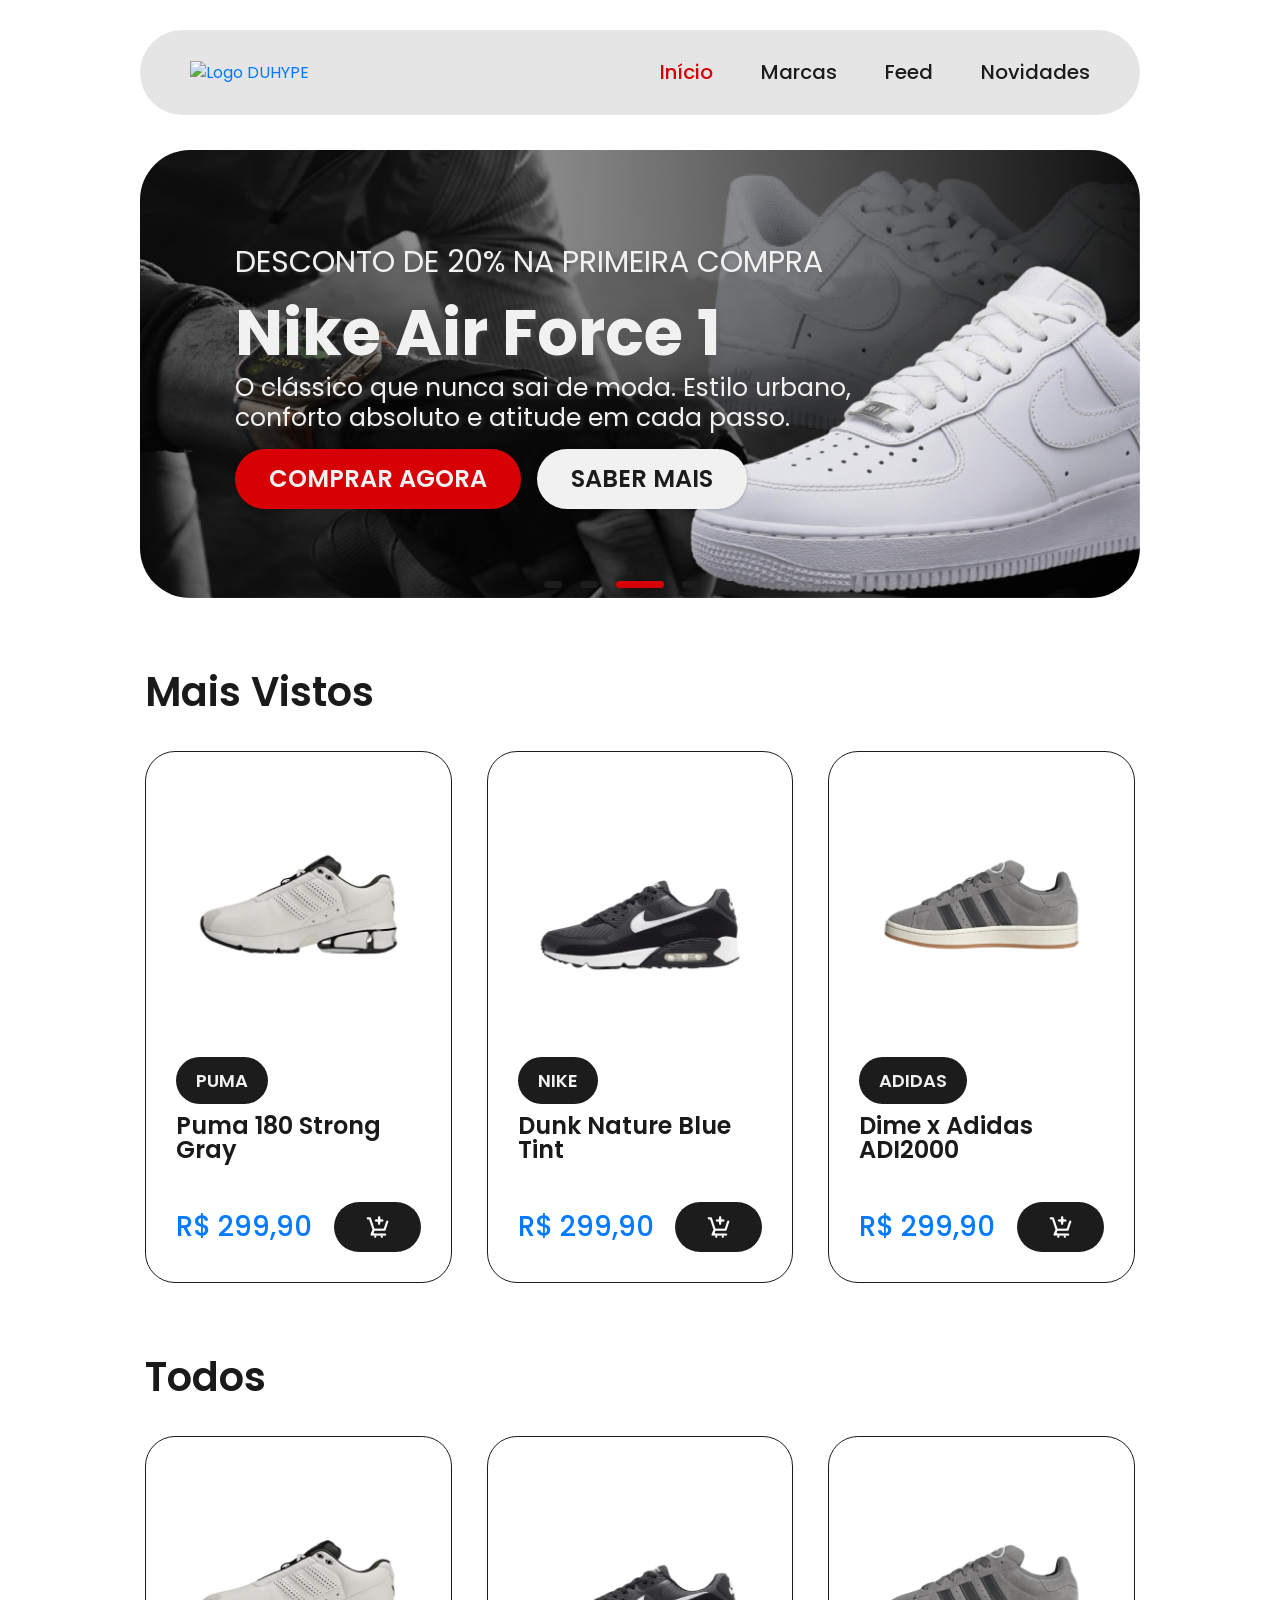
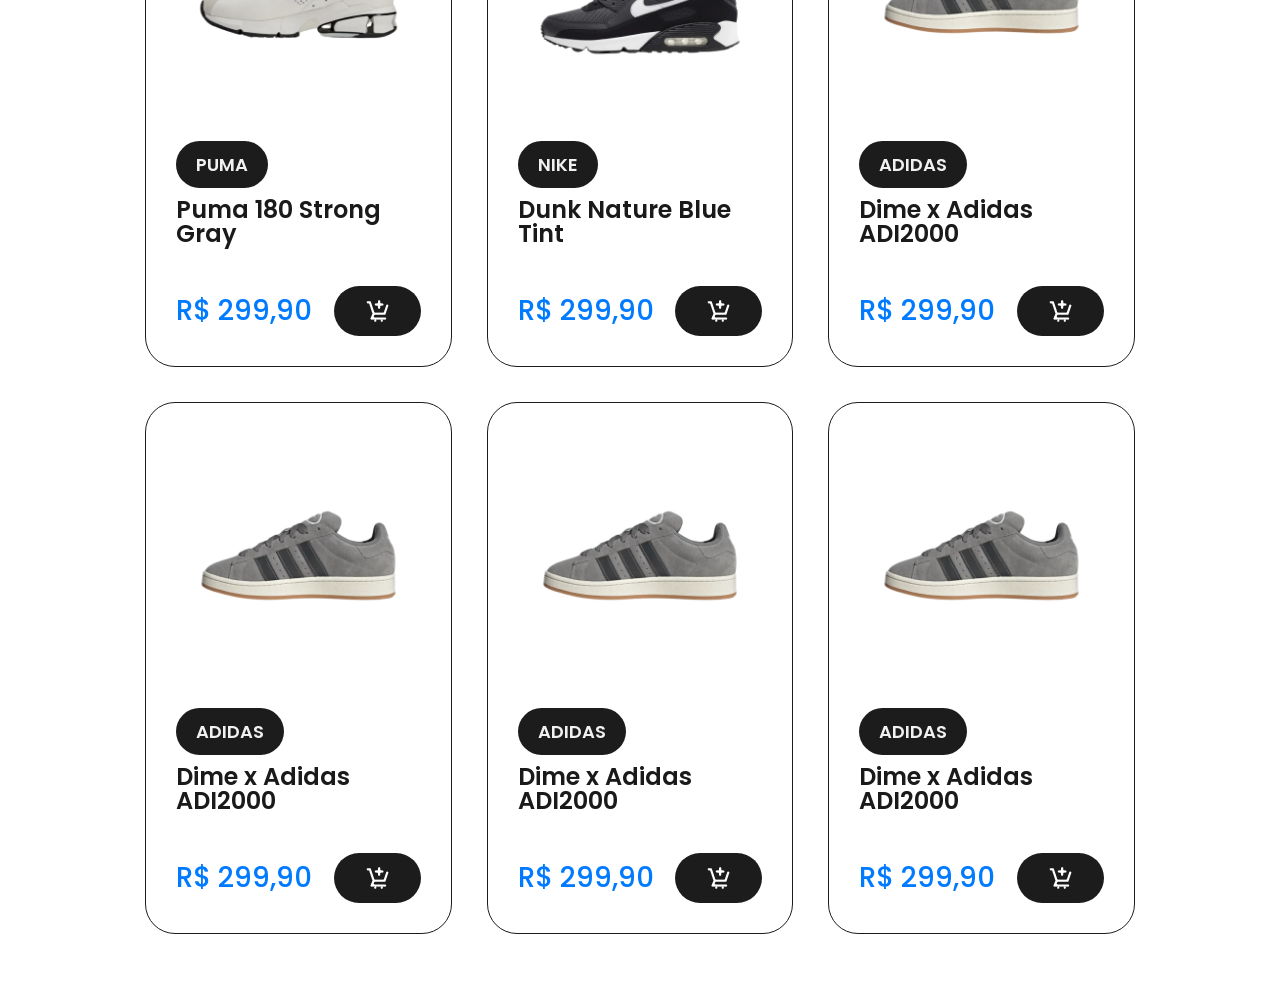
==== commit 6db4d14d: "Adiciona a página de novidades" ====
--- a/DU.Hype/index.html
+++ b/DU.Hype/index.html
@@ -17,26 +17,21 @@
 </head>
 
 <body>
+    <!--Navbar - Css começa na linha 16 e termina na linha 78-->
     <header class="main-header">
         <div class="header-container">
             <a href="index.html" class="logo">
-                <img src="/DU.Hype/src/assets/Images/LogoDu.Hype.svg" alt="Logo DUHYPE">
+                <img src="/src/assets/Images/LogoDu.Hype.svg" alt="Logo DUHYPE">
             </a>
             <nav class="main-nav">
                 <ul>
-                    <li><a href="/DU.Hype/index.html">Início</a></li>
-                    <li><a href="/DU.Hype/src/pages/marcas/index.html">Marcas</a></li>
-                    <li><a href="/DU.Hype/src/pages/feed/index.html">Feed</a></li>
-                    <li><a href="/DU.Hype/src/pages/novidades/index.html">Novidades</a></li>
+                    <li><a href="index.html" class="active">Início</a></li>
+                    <li><a href="src/pages/marcas/index.html">Marcas</a></li>
+                    <li><a href="src/pages/feed/index.html">Feed</a></li>
+                    <li><a href="src/pages/novidades/index.html">Novidades</a></li>
                 </ul>
             </nav>
-            <div class="header-icons">
-                <a href="#" aria-label="Pesquisar"><img src="/DU.Hype/src/assets/Images/Search.svg" alt=""></a>
-                <a href="src/pages/carrinho/index.html" aria-label="Carrinho"><img
-                        src="/DU.Hype/src/assets/Images/Cart.svg" alt=""></a>
-                <a href="src/pages/account/index.html" aria-label="Perfil do usuário"><img
-                        src="/DU.Hype/src/assets/Images/Account.svg" alt=""></a>
-            </div>
+            
         </div>
     </header>
 
@@ -86,17 +81,12 @@
                         <div class="product-image-container">
                             <img src="src/assets/Images/A3-0.jpg" alt="Puma 180 Strong Gray">
                         </div>
-                        <div class="product-info">
-                            <span class="product-brand">PUMA</span>
-                            <h3 class="product-name">Puma 180 Strong Gray</h3>
-                            <div class="product-footer">
-                                <span class="product-price">R$949,99</span>
-                                <div class="product-actions">
-                                    <button class="action-btn cart-btn" aria-label="Adicionar ao carrinho">
-                                        <i class="fas fa-shopping-cart"></i>
-                                    </button>
-                                    <button class="action-btn buy-btn">COMPRAR</button>
-                                </div>
+                        <p class="product-brand">PUMA</p>
+                        <h3 class="product-name">Puma 180 Strong Gray</h3>
+                        <div class="product-footer">
+                            <span class="product-price">R$ 299,90</span>
+                            <div class="product-actions">
+                                <button class="cart-btn"><img src="src/assets/Images/CartCard.png" alt="Cart"></button>
                             </div>
                         </div>
                     </div>
@@ -106,37 +96,27 @@
                         <div class="product-image-container">
                             <img src="src/assets/Images/air max 90 - 2.jpg" alt="Nike Dunk Nature Blue Tint">
                         </div>
-                        <div class="product-info">
-                            <span class="product-brand">NIKE</span>
-                            <h3 class="product-name">Dunk Nature Blue Tint</h3>
-                            <div class="product-footer">
-                                <span class="product-price">R$999,99</span>
-                                <div class="product-actions">
-                                    <button class="action-btn cart-btn" aria-label="Adicionar ao carrinho">
-                                        <i class="fas fa-shopping-cart"></i>
-                                    </button>
-                                    <button class="action-btn buy-btn">COMPRAR</button>
-                                </div>
-                            </div>
-                        </div>
-                    </div>
-                </a>
-                <a href="src/pages/produto Individual/index.html" class="product-card-link">
-                    <div class="product-card">
-                        <div class="product-image-container">
-                            <img src="src/assets/Images/campus-0.jpg" alt="Dime x Adidas ADI2000">
-                        </div>
-                        <div class="product-info">
-                            <span class="product-brand">ADIDAS</span>
-                            <h3 class="product-name">Dime x Adidas ADI2000</h3>
-                            <div class="product-footer">
-                                <span class="product-price">R$1.199,00</span>
-                                <div class="product-actions">
-                                    <button class="action-btn cart-btn" aria-label="Adicionar ao carrinho">
-                                        <i class="fas fa-shopping-cart"></i>
-                                    </button>
-                                    <button class="action-btn buy-btn">COMPRAR</button>
-                                </div>
+                        <p class="product-brand">NIKE</p>
+                        <h3 class="product-name">Dunk Nature Blue Tint</h3>
+                        <div class="product-footer">
+                            <span class="product-price">R$ 299,90</span>
+                            <div class="product-actions">
+                                <button class="cart-btn"><img src="src/assets/Images/CartCard.png" alt="Cart"></button>
+                            </div>
+                        </div>
+                    </div>
+                </a>
+                <a href="src/pages/produto Individual/index.html" class="product-card-link">
+                    <div class="product-card">
+                        <div class="product-image-container">
+                            <img src="src/assets/Images/campus-0.jpg" alt="Dime x Adidas ADI2000">
+                        </div>
+                        <p class="product-brand">ADIDAS</p>
+                        <h3 class="product-name">Dime x Adidas ADI2000</h3>
+                        <div class="product-footer">
+                            <span class="product-price">R$ 299,90</span>
+                            <div class="product-actions">
+                                <button class="cart-btn"><img src="src/assets/Images/CartCard.png" alt="Cart"></button>
                             </div>
                         </div>
                     </div>
@@ -152,17 +132,12 @@
                         <div class="product-image-container">
                             <img src="src/assets/Images/A3-0.jpg" alt="Puma 180 Strong Gray">
                         </div>
-                        <div class="product-info">
-                            <span class="product-brand">PUMA</span>
-                            <h3 class="product-name">Puma 180 Strong Gray</h3>
-                            <div class="product-footer">
-                                <span class="product-price">R$949,99</span>
-                                <div class="product-actions">
-                                    <button class="action-btn cart-btn" aria-label="Adicionar ao carrinho">
-                                        <i class="fas fa-shopping-cart"></i>
-                                    </button>
-                                    <button class="action-btn buy-btn">COMPRAR</button>
-                                </div>
+                        <p class="product-brand">PUMA</p>
+                        <h3 class="product-name">Puma 180 Strong Gray</h3>
+                        <div class="product-footer">
+                            <span class="product-price">R$ 299,90</span>
+                            <div class="product-actions">
+                                <button class="cart-btn"><img src="src/assets/Images/CartCard.png" alt="Cart"></button>
                             </div>
                         </div>
                     </div>
@@ -172,97 +147,72 @@
                         <div class="product-image-container">
                             <img src="src/assets/Images/air max 90 - 2.jpg" alt="Nike Dunk Nature Blue Tint">
                         </div>
-                        <div class="product-info">
-                            <span class="product-brand">NIKE</span>
-                            <h3 class="product-name">Dunk Nature Blue Tint</h3>
-                            <div class="product-footer">
-                                <span class="product-price">R$999,99</span>
-                                <div class="product-actions">
-                                    <button class="action-btn cart-btn" aria-label="Adicionar ao carrinho">
-                                        <i class="fas fa-shopping-cart"></i>
-                                    </button>
-                                    <button class="action-btn buy-btn">COMPRAR</button>
-                                </div>
-                            </div>
-                        </div>
-                    </div>
-                </a>
-                <a href="src/pages/produto Individual/index.html" class="product-card-link">
-                    <div class="product-card">
-                        <div class="product-image-container">
-                            <img src="src/assets/Images/campus-0.jpg" alt="Dime x Adidas ADI2000">
-                        </div>
-                        <div class="product-info">
-                            <span class="product-brand">ADIDAS</span>
-                            <h3 class="product-name">Dime x Adidas ADI2000</h3>
-                            <div class="product-footer">
-                                <span class="product-price">R$1.199,00</span>
-                                <div class="product-actions">
-                                    <button class="action-btn cart-btn" aria-label="Adicionar ao carrinho">
-                                        <i class="fas fa-shopping-cart"></i>
-                                    </button>
-                                    <button class="action-btn buy-btn">COMPRAR</button>
-                                </div>
-                            </div>
-                        </div>
-                    </div>
-                </a>
-                <a href="src/pages/produto Individual/index.html" class="product-card-link">
-                    <div class="product-card">
-                        <div class="product-image-container">
-                            <img src="src/assets/Images/campus-0.jpg" alt="Dime x Adidas ADI2000">
-                        </div>
-                        <div class="product-info">
-                            <span class="product-brand">ADIDAS</span>
-                            <h3 class="product-name">Dime x Adidas ADI2000</h3>
-                            <div class="product-footer">
-                                <span class="product-price">R$1.199,00</span>
-                                <div class="product-actions">
-                                    <button class="action-btn cart-btn" aria-label="Adicionar ao carrinho">
-                                        <i class="fas fa-shopping-cart"></i>
-                                    </button>
-                                    <button class="action-btn buy-btn">COMPRAR</button>
-                                </div>
-                            </div>
-                        </div>
-                    </div>
-                </a>
-                <a href="src/pages/produto Individual/index.html" class="product-card-link">
-                    <div class="product-card">
-                        <div class="product-image-container">
-                            <img src="src/assets/Images/campus-0.jpg" alt="Dime x Adidas ADI2000">
-                        </div>
-                        <div class="product-info">
-                            <span class="product-brand">ADIDAS</span>
-                            <h3 class="product-name">Dime x Adidas ADI2000</h3>
-                            <div class="product-footer">
-                                <span class="product-price">R$1.199,00</span>
-                                <div class="product-actions">
-                                    <button class="action-btn cart-btn" aria-label="Adicionar ao carrinho">
-                                        <i class="fas fa-shopping-cart"></i>
-                                    </button>
-                                    <button class="action-btn buy-btn">COMPRAR</button>
-                                </div>
-                            </div>
-                        </div>
-                    </div>
-                </a>
-                <a href="src/pages/produto Individual/index.html" class="product-card-link">
-                    <div class="product-card">
-                        <div class="product-image-container">
-                            <img src="src/assets/Images/campus-0.jpg" alt="Dime x Adidas ADI2000">
-                        </div>
-                        <div class="product-info">
-                            <span class="product-brand">ADIDAS</span>
-                            <h3 class="product-name">Dime x Adidas ADI2000</h3>
-                            <div class="product-footer">
-                                <span class="product-price">R$1.199,00</span>
-                                <div class="product-actions">
-                                    <button class="action-btn cart-btn" aria-label="Adicionar ao carrinho">
-                                        <i class="fas fa-shopping-cart"></i>
-                                    </button>
-                                    <button class="action-btn buy-btn">COMPRAR</button>
-                                </div>
+                        <p class="product-brand">NIKE</p>
+                        <h3 class="product-name">Dunk Nature Blue Tint</h3>
+                        <div class="product-footer">
+                            <span class="product-price">R$ 299,90</span>
+                            <div class="product-actions">
+                                <button class="cart-btn"><img src="src/assets/Images/CartCard.png" alt="Cart"></button>
+                            </div>
+                        </div>
+                    </div>
+                </a>
+                <a href="src/pages/produto Individual/index.html" class="product-card-link">
+                    <div class="product-card">
+                        <div class="product-image-container">
+                            <img src="src/assets/Images/campus-0.jpg" alt="Dime x Adidas ADI2000">
+                        </div>
+                        <p class="product-brand">ADIDAS</p>
+                        <h3 class="product-name">Dime x Adidas ADI2000</h3>
+                        <div class="product-footer">
+                            <span class="product-price">R$ 299,90</span>
+                            <div class="product-actions">
+                                <button class="cart-btn"><img src="src/assets/Images/CartCard.png" alt="Cart"></button>
+                            </div>
+                        </div>
+                    </div>
+                </a>
+                <a href="src/pages/produto Individual/index.html" class="product-card-link">
+                    <div class="product-card">
+                        <div class="product-image-container">
+                            <img src="src/assets/Images/campus-0.jpg" alt="Dime x Adidas ADI2000">
+                        </div>
+                        <p class="product-brand">ADIDAS</p>
+                        <h3 class="product-name">Dime x Adidas ADI2000</h3>
+                        <div class="product-footer">
+                            <span class="product-price">R$ 299,90</span>
+                            <div class="product-actions">
+                                <button class="cart-btn"><img src="src/assets/Images/CartCard.png" alt="Cart"></button>
+                            </div>
+                        </div>
+                    </div>
+                </a>
+                <a href="src/pages/produto Individual/index.html" class="product-card-link">
+                    <div class="product-card">
+                        <div class="product-image-container">
+                            <img src="src/assets/Images/campus-0.jpg" alt="Dime x Adidas ADI2000">
+                        </div>
+                        <p class="product-brand">ADIDAS</p>
+                        <h3 class="product-name">Dime x Adidas ADI2000</h3>
+                        <div class="product-footer">
+                            <span class="product-price">R$ 299,90</span>
+                            <div class="product-actions">
+                                <button class="cart-btn"><img src="src/assets/Images/CartCard.png" alt="Cart"></button>
+                            </div>
+                        </div>
+                    </div>
+                </a>
+                <a href="src/pages/produto Individual/index.html" class="product-card-link">
+                    <div class="product-card">
+                        <div class="product-image-container">
+                            <img src="src/assets/Images/campus-0.jpg" alt="Dime x Adidas ADI2000">
+                        </div>
+                        <p class="product-brand">ADIDAS</p>
+                        <h3 class="product-name">Dime x Adidas ADI2000</h3>
+                        <div class="product-footer">
+                            <span class="product-price">R$ 299,90</span>
+                            <div class="product-actions">
+                                <button class="cart-btn"><img src="src/assets/Images/CartCard.png" alt="Cart"></button>
                             </div>
                         </div>
                     </div>
--- a/DU.Hype/src/assets/styles/styles.css
+++ b/DU.Hype/src/assets/styles/styles.css
@@ -39,7 +39,7 @@
 }
 
 .logo img {
-    height: 63px;
+    height: 40px;
     width: auto;
 }
 
@@ -83,6 +83,7 @@
 ------------------------- */
 main {
     padding-top: 120px;
+    /* Adiciona espaço para o header não cobrir o conteúdo inicial */
 }
 
 /* -------------------------
@@ -107,6 +108,7 @@
     width: 100%;
     height: 100%;
     z-index: 1;
+    /* Camada de trás */
 }
 
 .hero-section .carousel-inner,
@@ -151,6 +153,7 @@
     gap: 16px;
 }
 
+/* Botões gerais */
 .btn {
     padding: 10px 32px;
     border-radius: 40px;
@@ -163,10 +166,13 @@
     box-shadow: #1c1c1c1f 0px 0px 4px, #1c1c1c1f 0px 0px 4px;
 }
 
+/* Efeito ao clicar (diminuir) */
 .btn:active {
     transform: scale(0.95);
-}
-
+    /* Efeito de pressionar */
+}
+
+/* Botão primário */
 .btn-primary {
     background-color: #D70004;
     color: #f1f1f1;
@@ -178,6 +184,7 @@
     border-color: transparent;
 }
 
+/* Botão secundário */
 .btn-secondary {
     background-color: #F1F1F1;
     color: #1C1C1C;
@@ -189,6 +196,7 @@
     border: 2px solid #f1f1f1;
 }
 
+/* Indicadores personalizados */
 .carousel-indicators-custom {
     position: absolute;
     left: 50%;
@@ -200,6 +208,7 @@
     gap: 18px;
     align-items: center;
     z-index: 3;
+    /* Camada da frente */
 }
 
 .indicator-dot {
@@ -216,12 +225,12 @@
 }
 
 /* -------------------------
-   SEÇÃO DE PRODUTOS (CÓDIGO CORRIGIDO)
+   SEÇÃO DE PRODUTOS
 ------------------------- */
 .product-showcase {
     max-width: 1920px;
-    margin: 70px 140px;
-    padding: 0;
+    margin: 70px 95px;
+    padding: 0 50px;
 }
 
 .section-title {
@@ -231,74 +240,84 @@
     text-align: left;
 }
 
+/* Grid limitado a 3 colunas; cada coluna tem no mínimo 300px */
 .product-grid {
     display: grid;
-    grid-template-columns: repeat(auto-fill, minmax(320px, 1fr));
-    gap: 30px;
-}
-
-a.product-card-link {
-    text-decoration: none;
-    color: inherit;
-}
-
+    grid-template-columns: repeat(3, minmax(300px, 1fr));
+    gap: 35px;
+}
+
+/* Cards ocupam 100% da célula do grid (removendo fit-content que forçava tamanhos inconsistentes) */
 .product-card {
-    background-color: #FFFFFF;
-    /* Alterado para branco */
-    border: 1px solid #424242;
-    /* Borda sutil para o fundo branco */
-    border-radius: 24px;
-    padding: 20px;
+    background-color: transparent;
+    border: 1px solid #1c1c1c;
+    border-radius: 30px;
+    padding: 30px;
     display: flex;
     flex-direction: column;
-    height: 100%;
     transition: transform 0.3s ease, box-shadow 0.3s ease;
+    width: 100%;
+}
+
+/* Responsivo: 2 colunas em telas médias, 1 coluna em telas pequenas */
+@media (max-width: 980px) {
+    .product-grid {
+        grid-template-columns: repeat(2, minmax(200px, 1fr));
+    }
+}
+
+@media (max-width: 560px) {
+    .product-grid {
+        grid-template-columns: 1fr;
+    }
 }
 
 .product-card:hover {
-    transform: translateY(-8px);
-    box-shadow: 0 8px 20px rgba(0, 0, 0, 0.1);
+    transform: translateY(-5px);
+    box-shadow: 0 2px 5px rgba(0, 0, 0, 0.566);
 }
 
 .product-image-container {
-    background-color: #FFFFFF;
-    border-radius: 16px;
-    padding: 20px;
-    margin-bottom: 20px;
-    box-shadow: 0 2px 4px rgba(0, 0, 0, 0.04);
+    margin-bottom: 30px;
 }
 
 .product-image-container img {
     width: 100%;
     height: auto;
-    aspect-ratio: 1 / 1;
     object-fit: contain;
 }
 
-.product-info {
-    display: flex;
-    flex-direction: column;
-    flex-grow: 1;
-}
-
 .product-brand {
-    font-size: 12px;
-    color: #FFFFFF;
+    font-size: 18px;
+    color: #f1f1f1;
+    max-width: fit-content;
     background-color: #1C1C1C;
-    padding: 6px 14px;
-    font-weight: 600;
-    margin-bottom: 12px;
+    padding: 10px 20px;
+    font-weight: 600;
+    margin-bottom: 10px;
     border-radius: 100px;
     text-transform: uppercase;
-    width: fit-content;
 }
 
 .product-name {
-    font-size: 20px;
+    font-size: 24px;
     font-weight: 600;
     color: #1a1a1a;
-    line-height: 1.2;
-    margin-bottom: 12px;
+    line-height: 1;
+    margin-bottom: 20px;
+}
+
+.product-price {
+    font-size: 28px;
+    font-weight: 500;
+    margin-bottom: 0;
+}
+
+.product-actions {
+    display: flex;
+    gap: 10px;
+    align-items: center;
+    height: 50px;
 }
 
 .product-footer {
@@ -306,51 +325,39 @@
     justify-content: space-between;
     align-items: center;
     gap: 16px;
-    margin-top: auto;
-}
-
-.product-price {
-    font-size: 22px;
-    font-weight: 600;
-    color: #1C1C1C;
-}
-
-.product-actions {
-    display: flex;
-    gap: 10px;
-}
-
-.action-btn {
-    background-color: #1C1C1C;
-    color: #FFFFFF;
+    height: 50px;
+    margin-top: 20px;
+}
+
+/* Ajuste para ter altura idêntica entre cart e buy */
+.cart-btn,
+.buy-btn {
     border: none;
     border-radius: 100px;
+    font-weight: 600;
     cursor: pointer;
     display: flex;
     align-items: center;
     justify-content: center;
-    transition: background-color 0.2s ease;
-    font-family: 'Poppins', sans-serif;
-}
-
-
-.action-btn:hover {
-    background-color: #444;
+    height: 50px;           /* mesma altura do container/product-actions */
+    padding: 0 30px;        /* padding vertical zero já que a altura é fixa */
+    color: #ffffff;
+    font-size: 18px;        /* mesma fonte para aparência consistente */
+    box-sizing: border-box;
 }
 
 .cart-btn {
-    width: 48px;
-    height: 48px;
-    /* Altura especificada aqui para manter a consistência */
-    font-size: 16px;
-
+    background-color: #1C1C1C;
+    max-width: fit-content;
 }
 
 .buy-btn {
-    padding: 8px 32px;
-    /* Padding exato conforme sua instrução */
-    font-size: 14px;
-    font-weight: 600;
-    text-transform: uppercase;
-    letter-spacing: 0.5px;
+    background-color: #1C1C1C;
+    max-width: fit-content;
+    /* removido max-height e padding vertical diferente */
+}
+
+.cart-btn:hover,
+.buy-btn:hover {
+    background-color: #444444;
 }
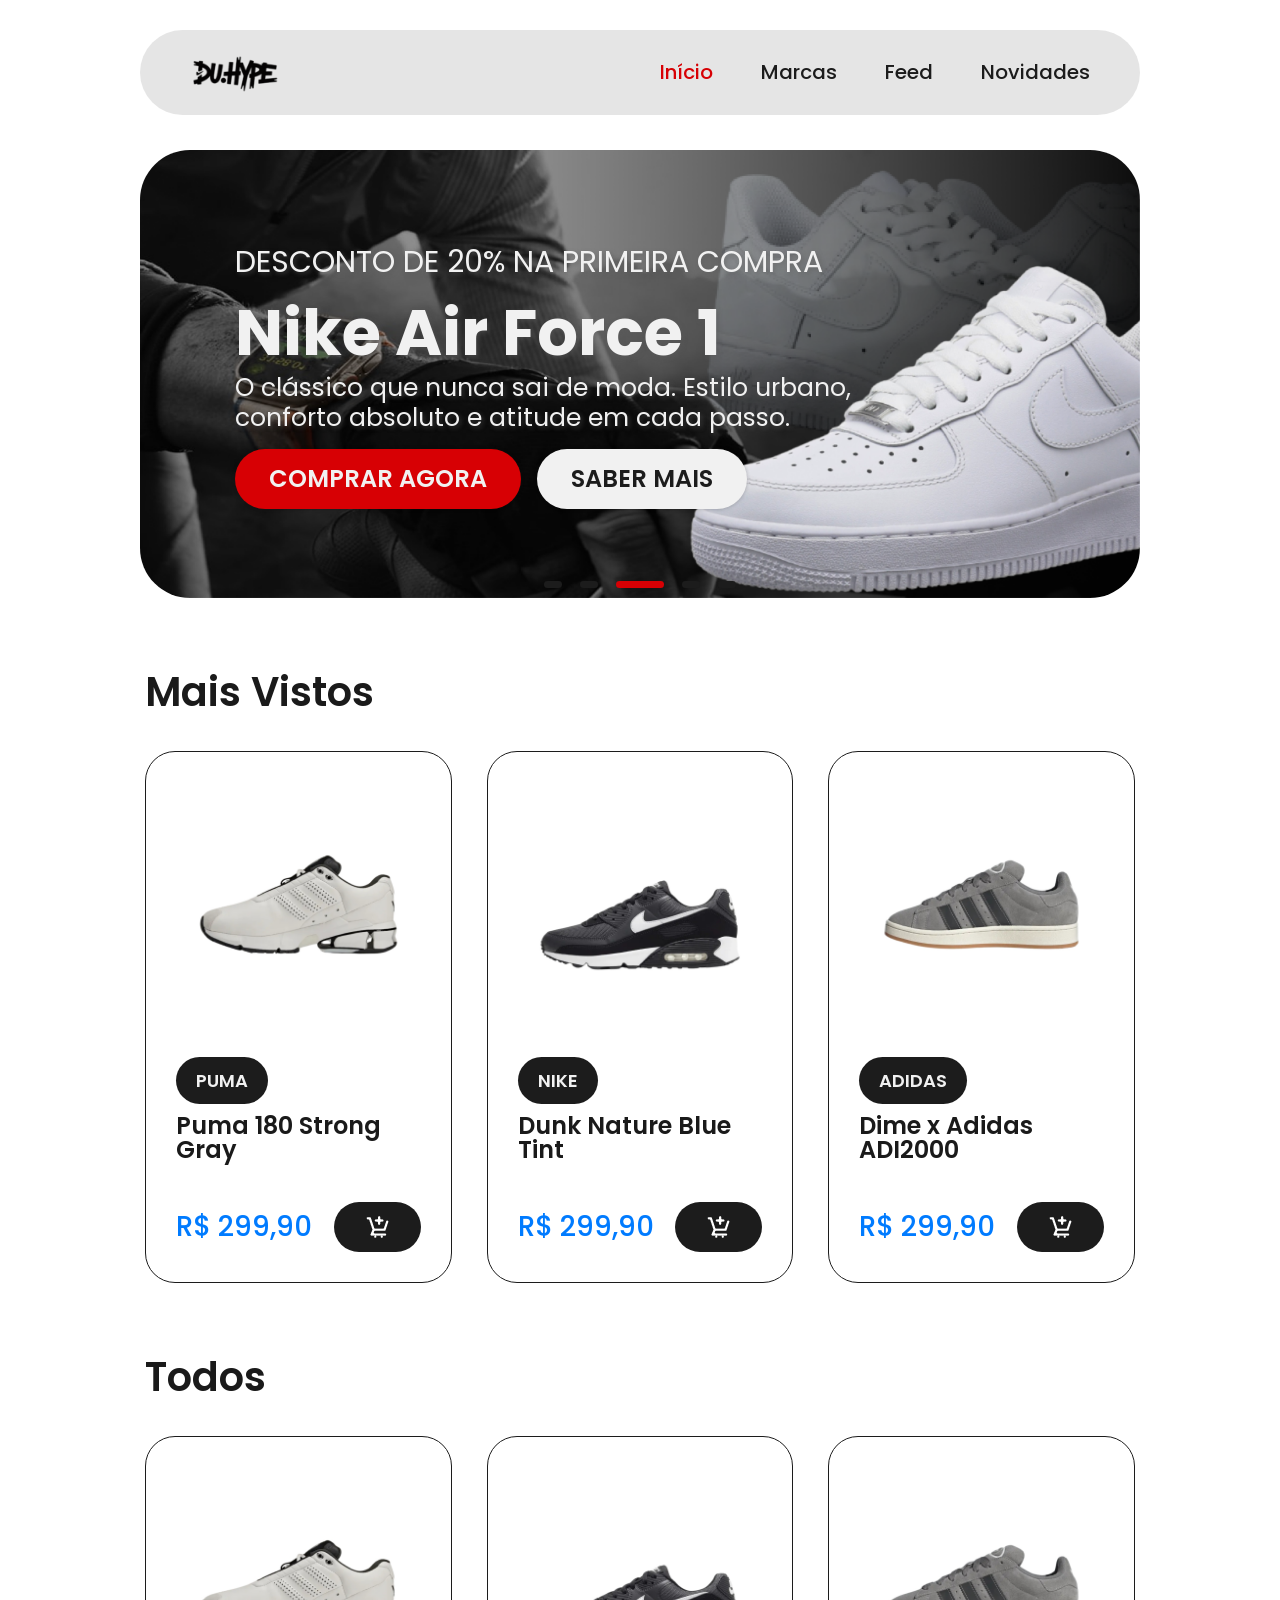
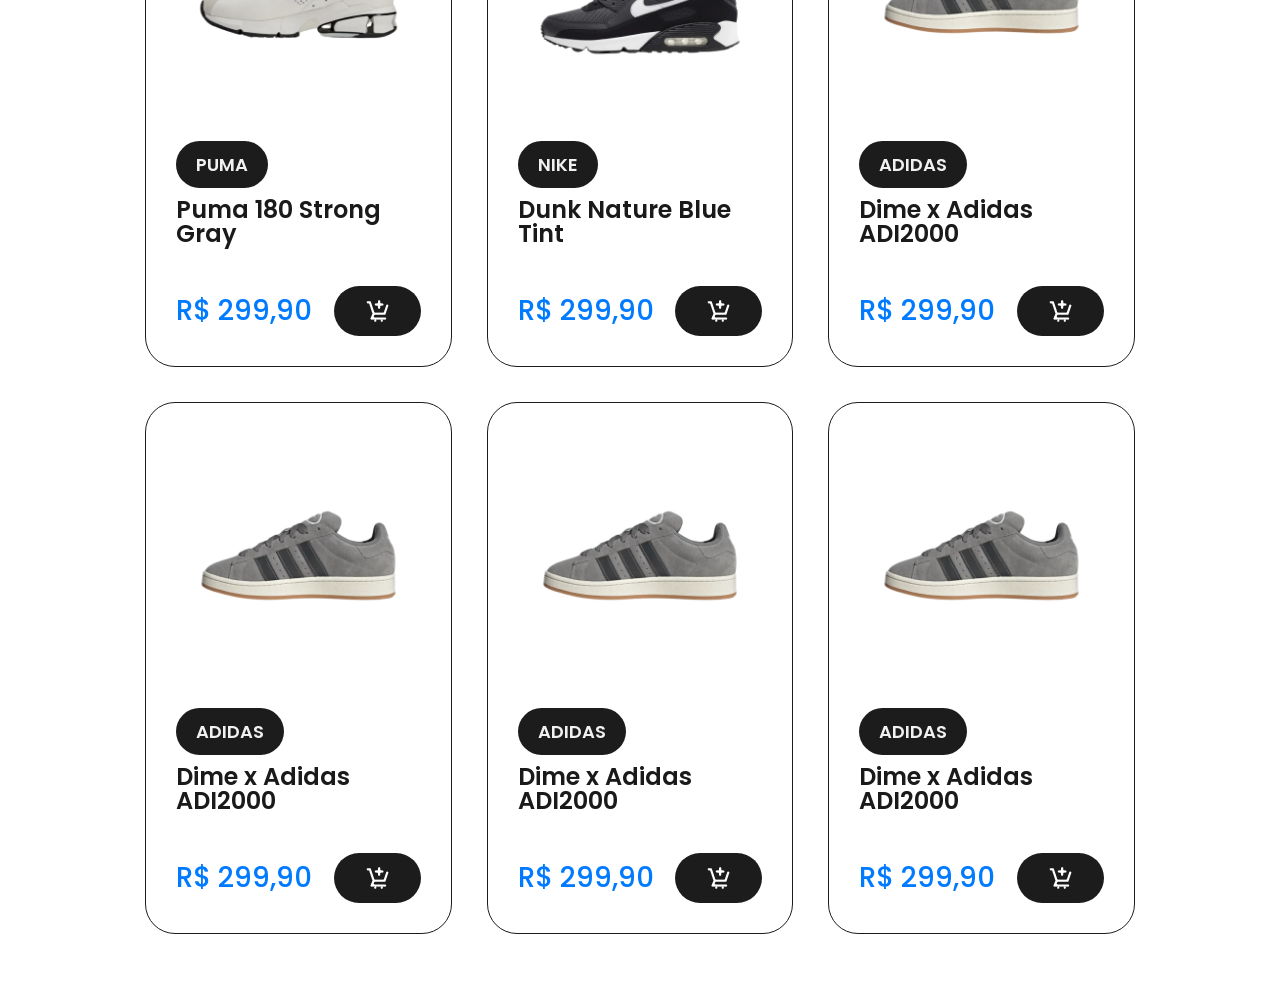
==== commit 1511d53b: "feat: mexi na senha do login e liguei as paginas" ====
--- a/DU.Hype/index.html
+++ b/DU.Hype/index.html
@@ -21,14 +21,14 @@
     <header class="main-header">
         <div class="header-container">
             <a href="index.html" class="logo">
-                <img src="/src/assets/Images/LogoDu.Hype.svg" alt="Logo DUHYPE">
+                <img src="/DU.Hype/src/assets/Images/LogoDu.Hype.svg" alt="Logo DUHYPE">
             </a>
             <nav class="main-nav">
                 <ul>
                     <li><a href="index.html" class="active">Início</a></li>
-                    <li><a href="src/pages/marcas/index.html">Marcas</a></li>
-                    <li><a href="src/pages/feed/index.html">Feed</a></li>
-                    <li><a href="src/pages/novidades/index.html">Novidades</a></li>
+                    <li><a href="/DU.Hype/src/pages/marcas/index.html">Marcas</a></li>
+                    <li><a href="/DU.Hype/src/pages/fedd/index.html">Feed</a></li>
+                    <li><a href="/DU.Hype/src/pages/novidades/index.html">Novidades</a></li>
                 </ul>
             </nav>
             
@@ -220,6 +220,7 @@
             </div>
         </section>
     </main>
+    
 
     <script src="https://code.jquery.com/jquery-3.5.1.slim.min.js"></script>
     <script src="https://cdn.jsdelivr.net/npm/@popperjs/core@2.9.2/dist/umd/popper.min.js"></script>
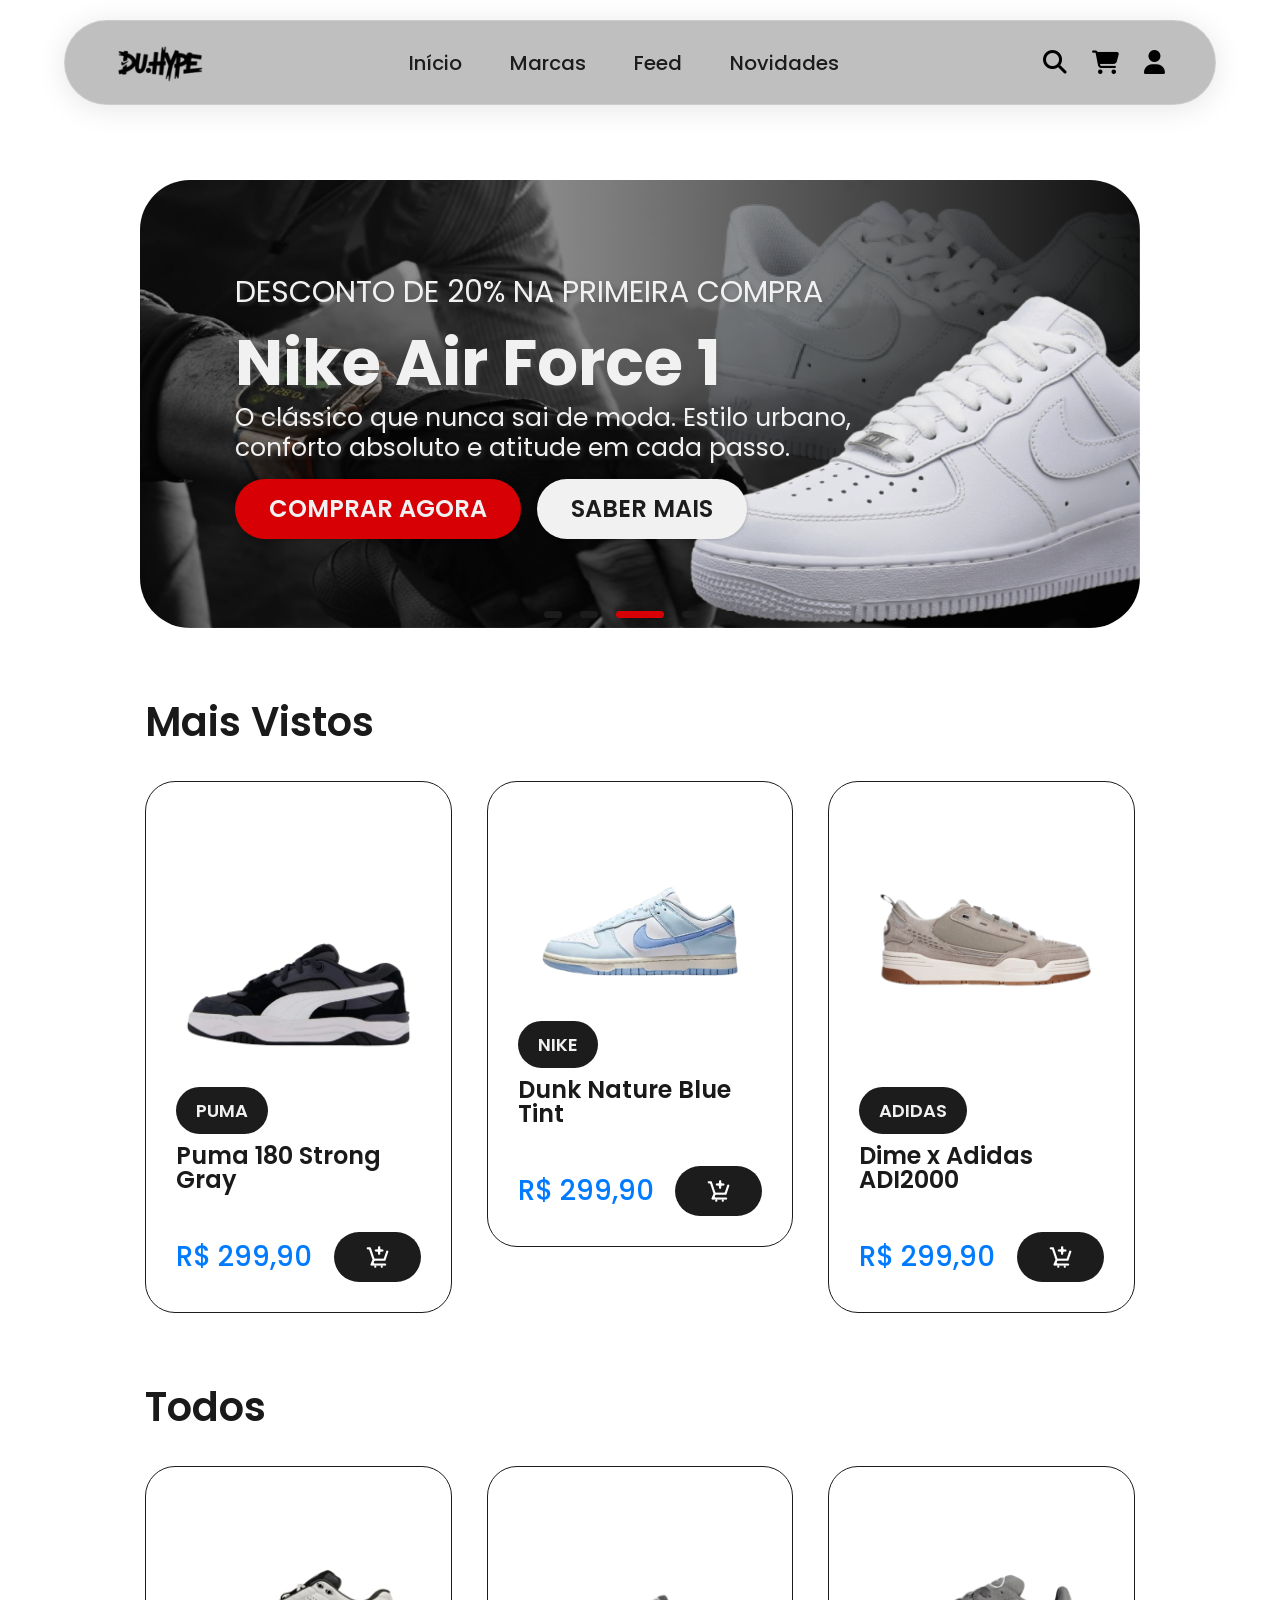
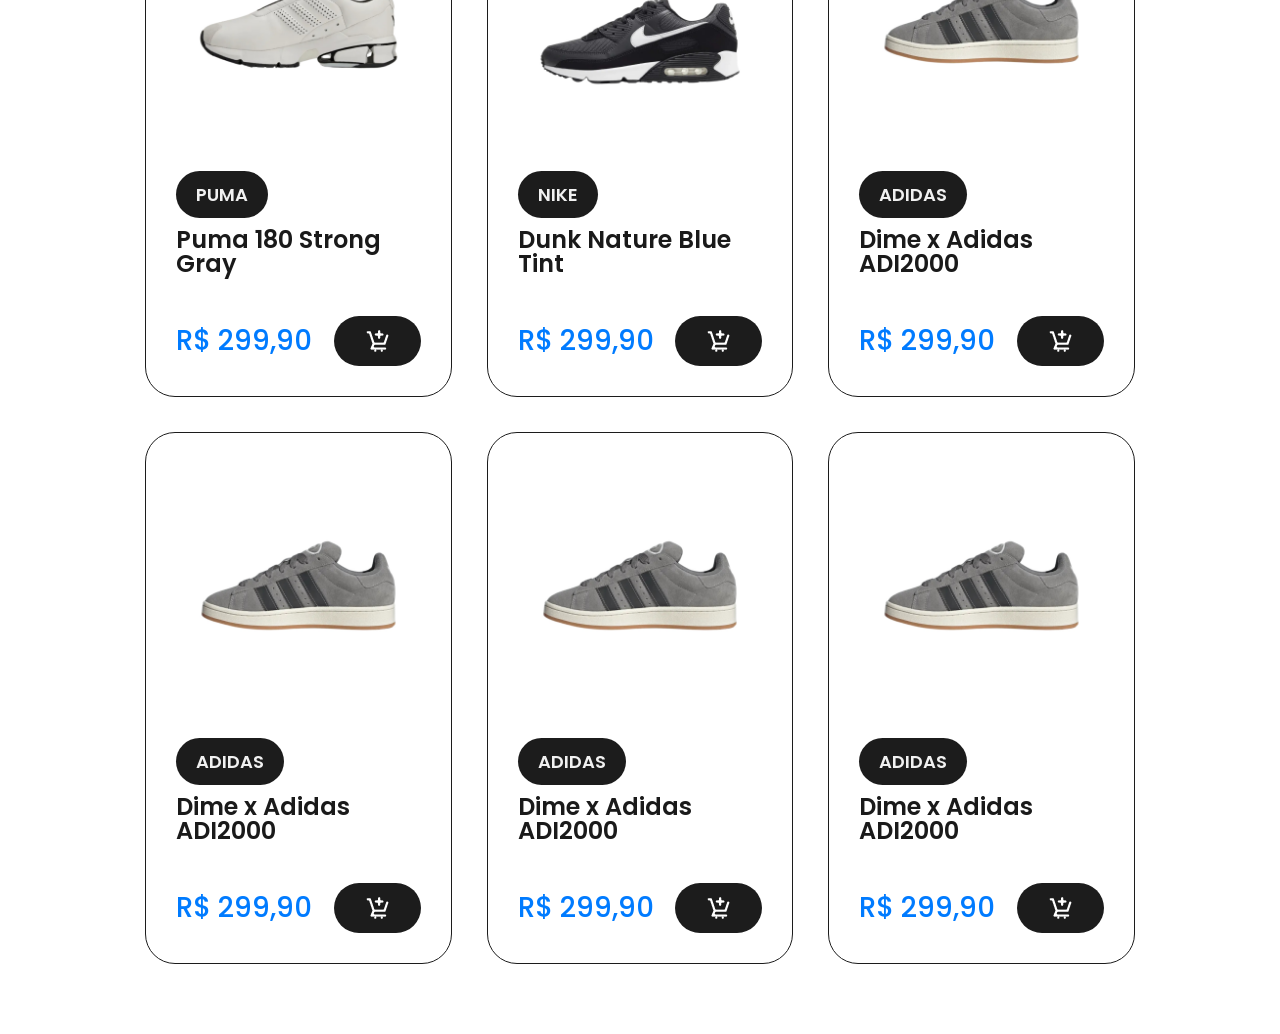
==== commit 87c4ff32: "Praticamente finalizado" ====
--- a/DU.Hype/index.html
+++ b/DU.Hype/index.html
@@ -18,22 +18,23 @@
 
 <body>
     <!--Navbar - Css começa na linha 16 e termina na linha 78-->
-    <header class="main-header">
-        <div class="header-container">
-            <a href="index.html" class="logo">
-                <img src="/DU.Hype/src/assets/Images/LogoDu.Hype.svg" alt="Logo DUHYPE">
-            </a>
-            <nav class="main-nav">
-                <ul>
-                    <li><a href="index.html" class="active">Início</a></li>
-                    <li><a href="/DU.Hype/src/pages/marcas/index.html">Marcas</a></li>
-                    <li><a href="/DU.Hype/src/pages/fedd/index.html">Feed</a></li>
-                    <li><a href="/DU.Hype/src/pages/novidades/index.html">Novidades</a></li>
-                </ul>
-            </nav>
-            
-        </div>
-    </header>
+   <header class="header">
+    <a href="index.html" class="logo">
+        <img src="/DU.Hype/src/assets/Images/LogoDu.Hype.svg" alt="Logo DUHYPE">
+    </a>
+
+    <nav class="main-nav">
+        <ul>
+            <li><a href="index.html" class="active">Início</a></li>
+            <li><a href="/DU.Hype/src/pages/marcas/index.html">Marcas</a></li>
+            <li><a href="/DU.Hype/src/pages/fedd/index.html">Feed</a></li>
+            <li><a href="/DU.Hype/src/pages/novidades/index.html">Novidades</a></li>
+        </ul>
+    </nav>
+
+    <div class="header-icons">
+        <a href="/DU.Hype/src/pages/fedd/index.html"><i class="fa-solid fa-magnifying-glass"></i></a> <a href="/DU.Hype/src/pages/carrinho/index.html"><i class="fa-solid fa-cart-shopping"></i></a> <a href="/DU.Hype/src/pages/cadastro/index.html"><i class="fa-solid fa-user"></i></a> </div>
+</header>
 
     <main>
         <section class="hero-section">
@@ -59,8 +60,8 @@
                     O clássico que nunca sai de moda. Estilo urbano, conforto absoluto e atitude em cada passo.
                 </p>
                 <div class="hero-buttons">
-                    <button class="btn btn-primary">Comprar agora</button>
-                    <button class="btn btn-secondary">Saber mais</button>
+                    <a href="src/pages/carrinho/index.html"><button class="btn btn-primary">Comprar agora</button></a>
+                    <a href="src/pages/fedd/index.html"><button class="btn btn-secondary">Saber mais</button></a>
                 </div>
             </div>
 
@@ -79,7 +80,7 @@
                 <a href="src/pages/produto Individual/index.html" class="product-card-link">
                     <div class="product-card">
                         <div class="product-image-container">
-                            <img src="src/assets/Images/A3-0.jpg" alt="Puma 180 Strong Gray">
+                            <img src="/DU.Hype/src/assets/Images/puma180_strong_gray.png" alt="Puma 180 Strong Gray">
                         </div>
                         <p class="product-brand">PUMA</p>
                         <h3 class="product-name">Puma 180 Strong Gray</h3>
@@ -94,7 +95,7 @@
                 <a href="src/pages/produto Individual/index.html" class="product-card-link">
                     <div class="product-card">
                         <div class="product-image-container">
-                            <img src="src/assets/Images/air max 90 - 2.jpg" alt="Nike Dunk Nature Blue Tint">
+                            <img src="/DU.Hype/src/assets/Images/tenis_dunk_low-blue.png" alt="Nike Dunk Nature Blue Tint">
                         </div>
                         <p class="product-brand">NIKE</p>
                         <h3 class="product-name">Dunk Nature Blue Tint</h3>
@@ -109,7 +110,7 @@
                 <a href="src/pages/produto Individual/index.html" class="product-card-link">
                     <div class="product-card">
                         <div class="product-image-container">
-                            <img src="src/assets/Images/campus-0.jpg" alt="Dime x Adidas ADI2000">
+                            <img src="/DU.Hype/src/assets/Images/dimeexadidas_adi2000.png" alt="Dime x Adidas ADI2000">
                         </div>
                         <p class="product-brand">ADIDAS</p>
                         <h3 class="product-name">Dime x Adidas ADI2000</h3>
--- a/DU.Hype/src/assets/styles/styles.css
+++ b/DU.Hype/src/assets/styles/styles.css
@@ -13,78 +13,81 @@
 /* -------------------------
    HEADER
 ------------------------- */
-.main-header {
-    position: fixed;
-    top: 30px;
-    left: 140px;
-    right: 140px;
-    max-width: 1920px;
-    margin: 0 auto;
-    z-index: 1000;
-    height: 85px;
-    padding-left: 50px;
-    padding-right: 50px;
-    background-color: rgba(168, 168, 168, 0.3);
-    border-radius: 100px;
-    backdrop-filter: blur(5px);
-    -webkit-backdrop-filter: blur(5px);
-}
-
-.header-container {
-    display: flex;
-    justify-content: space-between;
-    align-items: center;
-    height: 100%;
-    width: 100%;
+/* --- HEADER / NAVBAR --- */
+.header {
+  /* Largura e Centralização */
+  width: 90%;
+  max-width: 1200px; /* Impede que fique largo demais em telas grandes */
+  margin: 20px auto 0 auto; /* 20px no topo, e centralizado horizontalmente */
+  
+  /* Posição Flutuante */
+  position: fixed; /* Fica fixo no topo da tela, mesmo com scroll */
+  top: 0;
+  left: 0;
+  right: 0;
+  z-index: 1000; /* Garante que fique acima de outros elementos */
+
+  /* Estilo Glassmorphism */
+  height: 85px;
+  background-color: rgba(0, 0, 0, 0.25); /* Tom de vidro cinza */
+  backdrop-filter: blur(15px);
+  -webkit-backdrop-filter: blur(15px);
+  border-radius: 50px;
+  border: 1px solid rgba(255, 255, 255, 0.2);
+  box-shadow: 0 4px 30px rgba(0, 0, 0, 0.1);
+
+  /* Layout Interno */
+  display: flex;
+  justify-content: space-between;
+  align-items: center;
+  padding: 0 50px;
 }
 
 .logo img {
-    height: 40px;
-    width: auto;
+  height: 40px;
+  width: auto;
 }
 
 .main-nav ul {
-    display: flex;
-    gap: 48px;
-    list-style: none;
-    padding-top: 15px;
+  display: flex;
+  gap: 48px;
+  list-style: none;
+  margin: 0; /* Remove margem padrão da lista */
 }
 
 .main-nav a {
-    font-size: 20px;
-    font-weight: 500;
-    color: #1C1C1C;
-    text-decoration: none;
-    transition: color 0.3s ease;
-}
-
-.main-nav a.active,
+  font-size: 20px;
+  font-weight: 500;
+  color: #1C1C1C;
+  text-decoration: none;
+  transition: color 0.3s ease;
+}
+
+
 .main-nav a:hover {
-    color: #D70004;
+  color: white;
 }
 
 .header-icons {
-    display: flex;
-    gap: 25px;
+  display: flex;
+  gap: 25px;
 }
 
 .header-icons a {
-    font-size: 28px;
-    color: #1C1C1C;
-    transition: color 0.3s ease;
+  font-size: 24px; /* Ajustei o tamanho para ficar mais proporcional */
+  color: black;
+  transition: color 0.3s ease;
 }
 
 .header-icons a:hover {
-    color: #D70004;
-}
-
-/* -------------------------
-   CONTEÚDO PRINCIPAL
-------------------------- */
+  color: black;
+}
+
+/* --- AJUSTE DO CONTEÚDO PRINCIPAL --- */
 main {
-    padding-top: 120px;
-    /* Adiciona espaço para o header não cobrir o conteúdo inicial */
-}
+  padding-top: 150px; /* Aumenta o espaço no topo para o header não cobrir o conteúdo */
+}
+
 
 /* -------------------------
    SEÇÃO HERO (BANNER)
